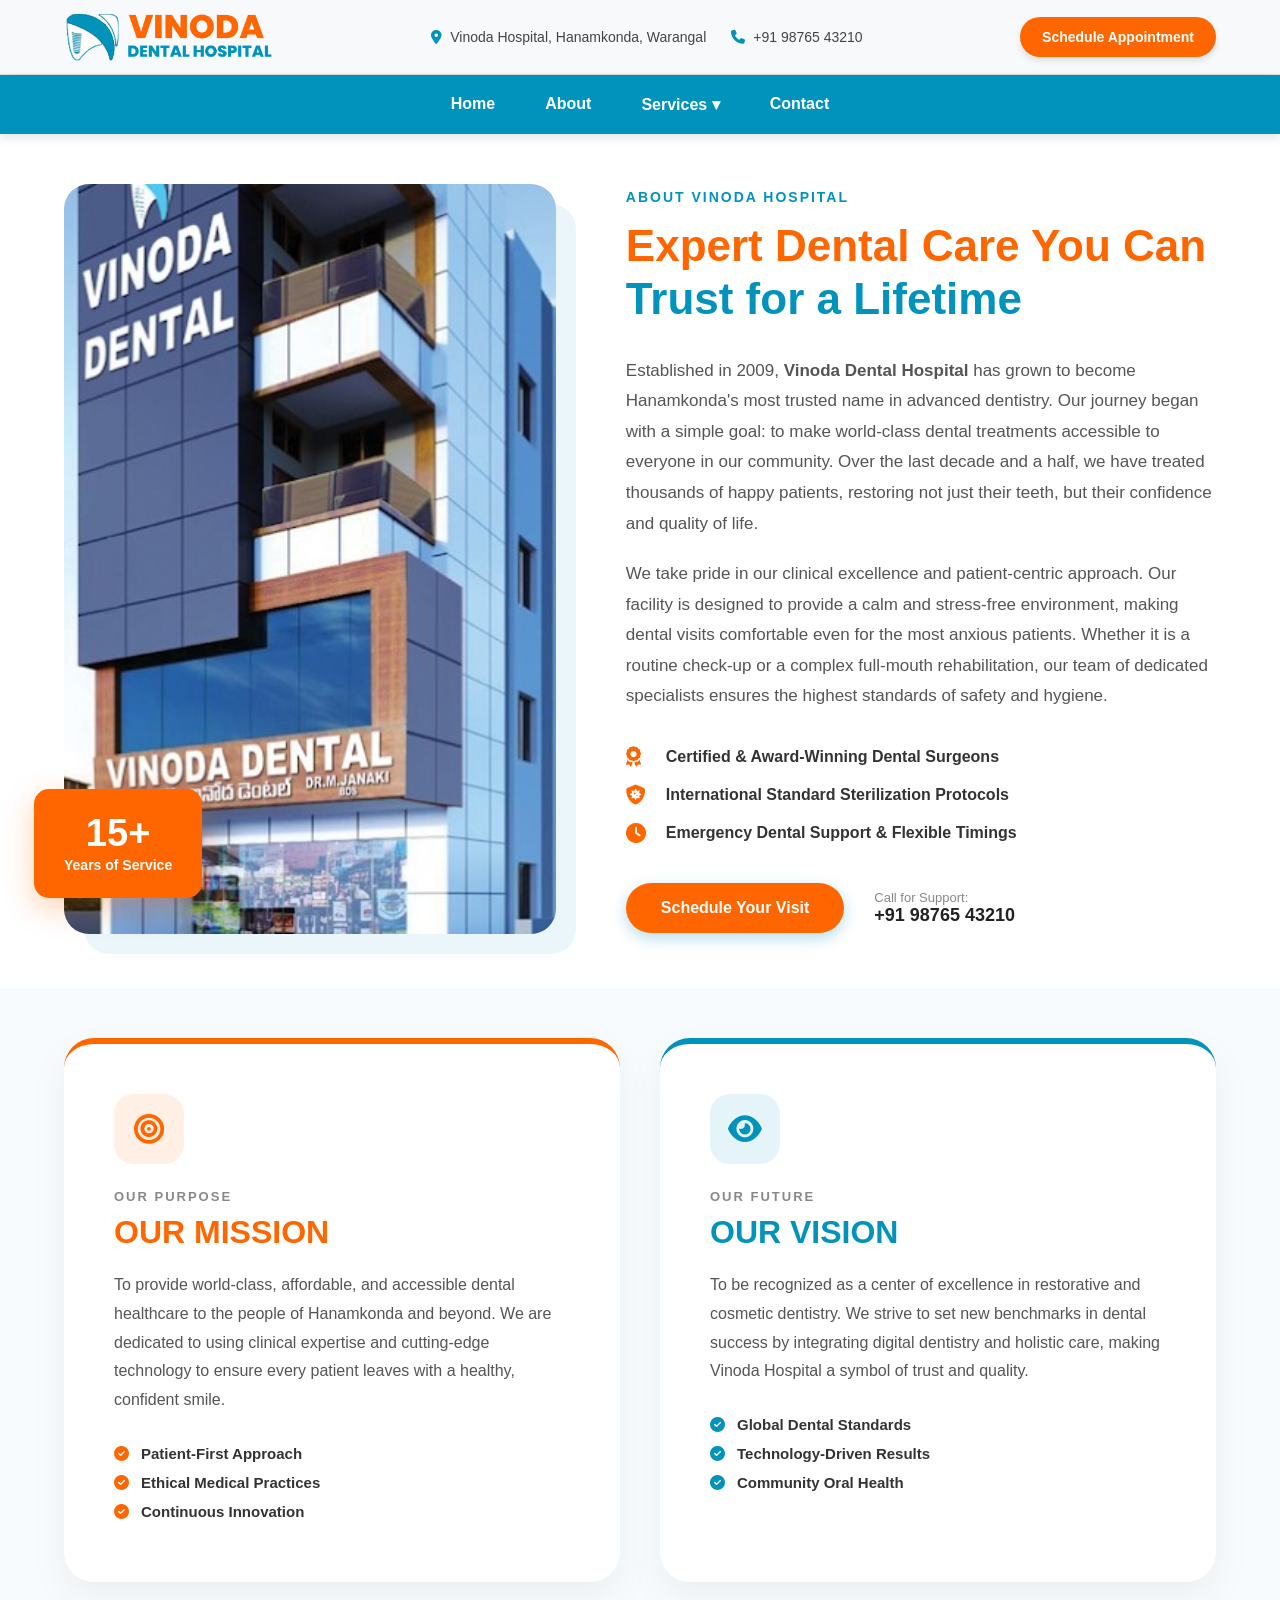
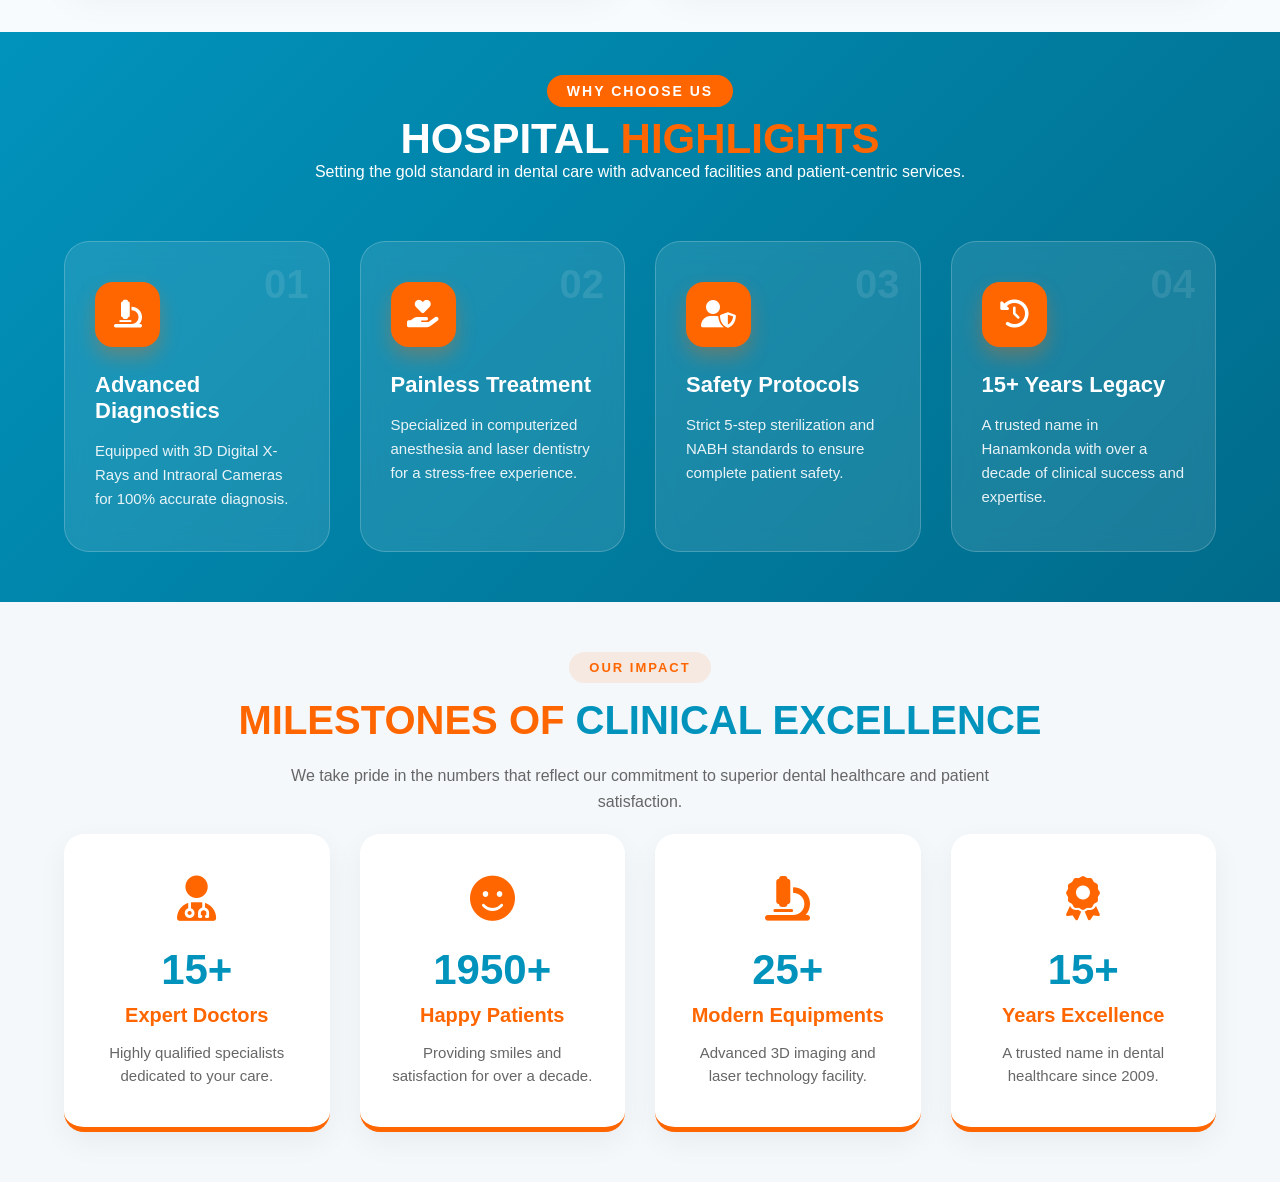
==== about.html @ c1d4a7ea "vinoda" ====
<!DOCTYPE html>
<html lang="en">
<head>
<meta charset="UTF-8">
<meta name="viewport" content="width=device-width, initial-scale=1.0">
<link rel="stylesheet" href="https://cdn.jsdelivr.net/npm/swiper@11/swiper-bundle.min.css" />

<title>About Us - Vinoda Dental Hospital</title>

<link rel="icon" href="images/fav.png">

<link rel="stylesheet" href="https://cdnjs.cloudflare.com/ajax/libs/font-awesome/6.5.0/css/all.min.css">

<link rel="stylesheet" href="css/about.css">
</head>

<body>

<!-- TOPBAR -->
<div class="topbar">
  <div class="container topbar-content">

    <!-- LEFT -->
    <div class="left">
      <a href="index.html">
        <img src="images/logo.png" class="logo">
      </a>
    </div>

    <!-- CENTER -->
    <div class="center-info">
      <div class="info-item">
        <i class="fa-solid fa-location-dot"></i>
         <span>Vinoda Hospital, Hanamkonda, Warangal</span>
      </div>

      <div class="info-item">
        <i class="fa-solid fa-phone"></i>
        <span>+91 98765 43210</span>
      </div>
    </div>

    <!-- RIGHT -->
    <div class="right">
      <a href="contact.html" class="btn">Schedule Appointment</a>
    </div>

  </div>
</div>

<!-- NAVBAR -->
<nav class="navbar">
  <div class="container nav-content">

    <!-- HAMBURGER -->
    <div class="menu-toggle" id="menu-toggle">
      <i class="fa-solid fa-bars"></i>
    </div>

    <!-- MENU -->
    <ul class="nav-links" id="nav-links">

      <li><a href="index.html" >Home</a></li>
      <li><a href="about.html">About</a></li>

      <li class="dropdown">
          <a href="#">Services ▾</a>

        <ul class="dropdown-menu">
          <li><a href="services.html">General Dentistry</a></li>
          <li><a href="services.html">Cosmetic Dentistry</a></li>
          <li><a href="services.html">Braces</a></li>
        </ul>
      </li>

      <li><a href="contact.html">Contact</a></li>

    </ul>

  </div>
</nav>

  <script>
    const toggle = document.getElementById('menu-toggle');
    const navLinks = document.getElementById('nav-links');

    // 1. మొబైల్ మెనూ (Hamburger) ఓపెన్/క్లోజ్ చేయడానికి
    toggle.onclick = (e) => {
        e.stopPropagation();
        navLinks.classList.toggle('active');
    };

    // 2. సర్వీసెస్ (Dropdown) క్లిక్ చేసినప్పుడు సబ్‌మెనూ చూపించడానికి
    // ఇక్కడ '切换' తీసేసి కరెక్ట్ చేశాను
    document.querySelectorAll('.dropdown > a').forEach(dropdownBtn => {
        dropdownBtn.addEventListener('click', function (e) {
            if (window.innerWidth <= 768) {
                e.preventDefault(); // పేజీ రీలోడ్ అవ్వకుండా ఆపుతుంది
                e.stopPropagation(); // ఇది చాలా ముఖ్యం - క్లిక్ ఈవెంట్ బయటకు వెళ్లకుండా ఆపుతుంది
                
                const menu = this.nextElementSibling;
                
                // మిగతా డ్రాప్‌డౌన్‌లు ఏవైనా ఓపెన్ ఉంటే వాటిని క్లోజ్ చేయడానికి (Optional)
                document.querySelectorAll('.dropdown-menu').forEach(m => {
                    if (m !== menu) m.classList.remove('show');
                });

                // ప్రస్తుత మెనూని టోగుల్ చేస్తుంది
                menu.classList.toggle('show');
            }
        });
    });

    // 3. స్క్రీన్ మీద ఎక్కడ క్లిక్ చేసినా మెనూలు క్లోజ్ అవ్వడానికి
    document.addEventListener('click', () => {
        navLinks.classList.remove('active');
        document.querySelectorAll('.dropdown-menu').forEach(m => m.classList.remove('show'));
    });
</script>














<section class="about-clean">
    <div class="container about-flex-container">
        
        <div class="about-left-img" data-aos="fade-right" data-aos-duration="1000">
            <div class="image-frame">
                <img src="images/about3.png" alt="Vinoda Dental Hospital Clinic">
                <div class="experience-tag" data-aos="zoom-in" data-aos-delay="400">
                    <h3>15+</h3>
                    <p>Years of Service</p>
                </div>
            </div>
        </div>

        <div class="about-right-text" data-aos="fade-left" data-aos-duration="1000">
            <h4 class="top-label">About Vinoda Hospital</h4>
            <h2 class="main-title">Expert Dental Care You Can <span class="blue-text">Trust for a Lifetime</span></h2>
            
            <div class="rich-text">
                <p>
                    Established in 2009, <strong>Vinoda Dental Hospital</strong> has grown to become Hanamkonda's most trusted name in advanced dentistry. Our journey began with a simple goal: to make world-class dental treatments accessible to everyone in our community. Over the last decade and a half, we have treated thousands of happy patients, restoring not just their teeth, but their confidence and quality of life.
                </p>
                <p>
                    We take pride in our clinical excellence and patient-centric approach. Our facility is designed to provide a calm and stress-free environment, making dental visits comfortable even for the most anxious patients. Whether it is a routine check-up or a complex full-mouth rehabilitation, our team of dedicated specialists ensures the highest standards of safety and hygiene.
                </p>
              
            </div>

            <div class="key-features-list">
                <div class="feature-line" data-aos="fade-up" data-aos-delay="200">
                    <i class="fa-solid fa-award"></i>
                    <span>Certified & Award-Winning Dental Surgeons</span>
                </div>
                <div class="feature-line" data-aos="fade-up" data-aos-delay="300">
                    <i class="fa-solid fa-shield-virus"></i>
                    <span>International Standard Sterilization Protocols</span>
                </div>
                <div class="feature-line" data-aos="fade-up" data-aos-delay="400">
                    <i class="fa-solid fa-clock"></i>
                    <span>Emergency Dental Support & Flexible Timings</span>
                </div>
            </div>

            <div class="action-row" data-aos="zoom-in" data-aos-delay="500">
                <a href="contact.html" class="btn-main">Schedule Your Visit</a>
                <div class="support-contact">
                    <span>Call for Support:</span>
                    <a href="tel:+919876543210">+91 98765 43210</a>
                </div>
            </div>
        </div>

    </div>
</section>
















<section class="mission-vision-section">
    <div class="container">
        <div class="mv-grid">
            
            <div class="mv-card mission" data-aos="fade-right" data-aos-duration="1000">
                <div class="mv-icon-box">
                    <i class="fa-solid fa-bullseye"></i>
                </div>
                <div class="mv-content">
                    <span class="mv-tag">Our Purpose</span>
                    <h2>OUR MISSION</h2>
                    <p>
                        To provide world-class, affordable, and accessible dental healthcare to the people of Hanamkonda and beyond. We are dedicated to using clinical expertise and cutting-edge technology to ensure every patient leaves with a healthy, confident smile.
                    </p>
                    <ul class="mv-list">
                        <li data-aos="fade-up" data-aos-delay="200"><i class="fa-solid fa-circle-check"></i> Patient-First Approach</li>
                        <li data-aos="fade-up" data-aos-delay="300"><i class="fa-solid fa-circle-check"></i> Ethical Medical Practices</li>
                        <li data-aos="fade-up" data-aos-delay="400"><i class="fa-solid fa-circle-check"></i> Continuous Innovation</li>
                    </ul>
                </div>
            </div>

            <div class="mv-card vision" data-aos="fade-left" data-aos-duration="1000">
                <div class="mv-icon-box">
                    <i class="fa-solid fa-eye"></i>
                </div>
                <div class="mv-content">
                    <span class="mv-tag">Our Future</span>
                    <h3>OUR VISION</h3>
                    <p>
                        To be recognized as a center of excellence in restorative and cosmetic dentistry. We strive to set new benchmarks in dental success by integrating digital dentistry and holistic care, making Vinoda Hospital a symbol of trust and quality.
                    </p>
                    <ul class="mv-list">
                        <li data-aos="fade-up" data-aos-delay="200"><i class="fa-solid fa-circle-check"></i> Global Dental Standards</li>
                        <li data-aos="fade-up" data-aos-delay="300"><i class="fa-solid fa-circle-check"></i> Technology-Driven Results</li>
                        <li data-aos="fade-up" data-aos-delay="400"><i class="fa-solid fa-circle-check"></i> Community Oral Health</li>
                    </ul>
                </div>
            </div>

        </div>
    </div>
</section>









<section class="hospital-highlights">
    <div class="container">
        <div class="highlight-header" data-aos="fade-down">
            <span class="badge">Why Choose Us</span>
            <h2>HOSPITAL <span class="orange-text">HIGHLIGHTS</span></h2>
            <p>Setting the gold standard in dental care with advanced facilities and patient-centric services.</p>
        </div>

        <div class="highlight-grid">
            <div class="h-card" data-aos="zoom-in" data-aos-delay="100">
                <div class="h-icon">
                    <i class="fa-solid fa-microscope"></i>
                </div>
                <h3>Advanced Diagnostics</h3>
                <p>Equipped with 3D Digital X-Rays and Intraoral Cameras for 100% accurate diagnosis.</p>
                <div class="h-number">01</div>
            </div>

            <div class="h-card" data-aos="zoom-in" data-aos-delay="200">
                <div class="h-icon">
                    <i class="fa-solid fa-hand-holding-heart"></i>
                </div>
                <h3>Painless Treatment</h3>
                <p>Specialized in computerized anesthesia and laser dentistry for a stress-free experience.</p>
                <div class="h-number">02</div>
            </div>

            <div class="h-card" data-aos="zoom-in" data-aos-delay="300">
                <div class="h-icon">
                    <i class="fa-solid fa-user-shield"></i>
                </div>
                <h3>Safety Protocols</h3>
                <p>Strict 5-step sterilization and NABH standards to ensure complete patient safety.</p>
                <div class="h-number">03</div>
            </div>

            <div class="h-card" data-aos="zoom-in" data-aos-delay="400">
                <div class="h-icon">
                    <i class="fa-solid fa-clock-rotate-left"></i>
                </div>
                <h3>15+ Years Legacy</h3>
                <p>A trusted name in Hanamkonda with over a decade of clinical success and expertise.</p>
                <div class="h-number">04</div>
            </div>
        </div>
    </div>
</section>














<section class="counter-highlights">
    <div class="container">
      <div class="highlights-header" data-aos="fade-down">
    <span class="h-tag">Our Impact</span>
    <h2 class="h-title">Milestones of <span class="blue-text">Clinical Excellence</span></h2>
    <p class="h-desc">We take pride in the numbers that reflect our commitment to superior dental healthcare and patient satisfaction.</p>
</div>
        <div class="counter-grid">
          
            
            <div class="counter-card" data-aos="fade-up" data-aos-delay="100">
                <div class="card-icon">
                    <i class="fa-solid fa-user-doctor"></i>
                </div>
                <div class="counter-number">
                    <span class="count" data-target="15">0</span>+
                </div>
                <h3>Expert Doctors</h3>
                <p>Highly qualified specialists dedicated to your care.</p>
            </div>

            <div class="counter-card" data-aos="fade-up" data-aos-delay="200">
                <div class="card-icon">
                    <i class="fa-solid fa-face-smile"></i>
                </div>
                <div class="counter-number">
                    <span class="count" data-target="10000">0</span>+
                </div>
                <h3>Happy Patients</h3>
                <p>Providing smiles and satisfaction for over a decade.</p>
            </div>

            <div class="counter-card" data-aos="fade-up" data-aos-delay="300">
                <div class="card-icon">
                    <i class="fa-solid fa-microscope"></i>
                </div>
                <div class="counter-number">
                    <span class="count" data-target="25">0</span>+
                </div>
                <h3>Modern Equipments</h3>
                <p>Advanced 3D imaging and laser technology facility.</p>
            </div>

            <div class="counter-card" data-aos="fade-up" data-aos-delay="400">
                <div class="card-icon">
                    <i class="fa-solid fa-award"></i>
                </div>
                <div class="counter-number">
                    <span class="count" data-target="15">0</span>+
                </div>
                <h3>Years Excellence</h3>
                <p>A trusted name in dental healthcare since 2009.</p>
            </div>

        </div>
    </div>
</section>
<script>
  const counters = document.querySelectorAll('.count');
const speed = 200; // Animation speed

const startCounter = () => {
    counters.forEach(counter => {
        const updateCount = () => {
            const target = +counter.getAttribute('data-target');
            const count = +counter.innerText;
            const inc = target / speed;

            if (count < target) {
                counter.innerText = Math.ceil(count + inc);
                setTimeout(updateCount, 15);
            } else {
                counter.innerText = target;
            }
        };
        updateCount();
    });
};

// Start animation when section is in view
window.addEventListener('scroll', function() {
    const section = document.querySelector('.counter-highlights');
    const position = section.getBoundingClientRect().top;
    const screenHeight = window.innerHeight;

    if (position < screenHeight) {
        startCounter();
        // Remove listener after running once
        this.removeEventListener('scroll', arguments.callee);
    }
});
</script>
---- css/about.css ----
/* GENERAL RESET */
* {
  margin: 0;
  padding: 0;
  box-sizing: border-box;
  font-family: 'Segoe UI', Tahoma, Geneva, Verdana, sans-serif;
}

.container {
  width: 90%;
  max-width: 1200px;
  margin: auto;
}

/* TOPBAR */
.topbar {
  background: #f8f9fa;
  padding: 12px 0;
  border-bottom: 1px solid #ddd;
}

.topbar-content {
  display: flex;
  align-items: center;
  justify-content: space-between;
}

.logo {
  height: 50px;
  display: block;
}

.center-info {
  display: flex;
  gap: 25px;
}

.info-item {
  display: flex;
  align-items: center;
  gap: 8px;
  font-size: 14px;
  color: #444;
}

.info-item i {
  color: #0193bc;
}

/* NAVBAR */
.navbar {
  background: #0193bc;
  position: sticky;
  top: 0;
  z-index: 1000;
  box-shadow: 0 4px 10px rgba(0,0,0,0.1);
}

.nav-content {
  display: flex;
  justify-content: center; /* Centers links on desktop */
  align-items: center;
  padding: 0; /* Let links handle padding for bigger click area */
}

/* NAV LINKS */
.nav-links {
  list-style: none;
  display: flex;
  margin: 0;
}

.nav-links > li > a {
  display: block;
  padding: 20px 25px;
  color: white;
  text-decoration: none;
  font-weight: 600;
  transition: 0.3s;
}

.nav-links > li > a:hover,
.nav-links > li > a.active {
 
  color: #ff6600;
}

/* DROPDOWN LOGIC (Desktop) */
.dropdown {
  position: relative;
}

.dropdown-menu {
  position: absolute;
  top: 100%; /* Fixes the gap issue */
  left: 0;
  background: white;
  min-width: 200px;
  display: none;
  flex-direction: column;
  box-shadow: 0 8px 15px rgba(0,0,0,0.1);
  border-radius: 0 0 8px 8px;
  overflow: hidden;
  padding: 10px 0;
}

/* This pseudo-element bridges any tiny gap so menu doesn't close */
.dropdown::after {
  content: "";
  position: absolute;
  bottom: -10px;
  left: 0;
  width: 100%;
  height: 10px;
}

.dropdown-menu li a {
  padding: 12px 20px;
  color: #333;
  text-decoration: none;
  font-size: 15px;
  display: block;
  transition: 0.2s;
}

.dropdown-menu li a:hover {
  background: #f1f1f1;
  color: #0193bc;
  padding-left: 25px; /* Nice sliding effect */
}

@media (min-width: 769px) {
  .dropdown:hover .dropdown-menu {
    display: flex;
     flex-direction: column;
  }
}
@media (max-width: 768px) {
  .dropdown-menu.show {
    display: flex !important; /* ఇక్కడ !important యాడ్ చేయండి */
    flex-direction: column;
  }
}
/* MOBILE STYLES */
.menu-toggle {
  display: none;
  color: white;
  font-size: 24px;
  cursor: pointer;
  padding: 15px;
}

@media (max-width: 768px) {
  .topbar-content {
    flex-direction: column;
    text-align: center;
    gap: 15px;
  }

  .center-info {
    flex-direction: column;
    gap: 5px;
  }

  .right {
    margin-top: 10px;
  }

  .menu-toggle {
    display: block;
  }

  .nav-links {
    position: absolute;
    top: 100%;
    left: 0;
    width: 100%;
    background: #007da1;
    flex-direction: column;
    display: none;
    max-height: 80vh;
    overflow-y: auto;
  }

  .nav-links.active {
    display: flex;
  }

  .nav-links > li {
    width: 100%;
    border-bottom: 1px solid rgba(255,255,255,0.1);
  }

  .nav-links > li > a {
    padding: 15px;
    text-align: center;
  }

  /* Mobile Dropdown */
  .dropdown-menu {
    position: static;
    width: 100%;
    background: #0193bc;
    box-shadow: none;
    border-radius: 0;
    padding: 0;
  }

  .dropdown-menu.show {
    display: flex;
  }

  .dropdown-menu li a {
    color: white;
    text-align: center;
    background: rgba(0,0,0,0.1);
    border-bottom: 1px solid rgba(255,255,255,0.05);
  }
}
/* RIGHT SECTION (Button Wrapper) */
.right {
  display: flex;
  align-items: center;
}

/* BUTTON STYLES */
.btn {
  background: #ff6600; /* Orange color stand out avvadaniki */
  color: white;
  padding: 12px 22px;
  border-radius: 30px;
  text-decoration: none;
  font-weight: 600;
  font-size: 14px;
  transition: all 0.3s ease;
  display: inline-block;
  white-space: nowrap; /* Text okka line lone untundi */
  box-shadow: 0 4px 6px rgba(0,0,0,0.1);
}

.btn:hover {
  background: #0193bc;
  transform: translateY(-2px); /* Hover chesinappudu koncham paiki legustundi */
  box-shadow: 0 6px 12px rgba(0,0,0,0.15);
}

/* MOBILE RESPONSIVENESS FOR BUTTON */
@media (max-width: 768px) {
  .right {
    width: 100%;
    justify-content: center; /* Mobile lo button center ki vasthundi */
    margin-top: 10px;
  }
  
  .btn {
    width: 80%; /* Mobile lo button koncham peddaga kanipisthundi */
    text-align: center;
    padding: 10px;
  }
}





























.about-clean {
    padding: 50px 0;
    background-color: #ffffff;
    overflow: hidden;
}

.about-flex-container {
    display: flex;
    align-items: center; /* Vertically center content */
    gap: 70px;
}

/* LEFT IMAGE STYLING */
.about-left-img {
    flex: 1;
}

.image-frame {
    position: relative;
    border-radius: 25px;
    overflow: visible; /* To allow the tag to pop out */
}

.image-frame img {
    width: 100%;
    height: 750px; /* Big vertical image */
    object-fit: cover;
    border-radius: 25px;
    box-shadow: 20px 20px 0px #0193bc15; /* Modern offset shadow */
}

.experience-tag {
    position: absolute;
    bottom: 40px;
    left: -30px;
    background: #ff6600;
    color: white;
    padding: 25px 30px;
    border-radius: 15px;
    text-align: center;
    box-shadow: 0 10px 30px rgba(255, 102, 0, 0.3);
}

.experience-tag h3 { font-size: 38px; font-weight: 800; line-height: 1; }
.experience-tag p { font-size: 14px; font-weight: 600; margin-top: 5px; }

/* RIGHT CONTENT STYLING */
.about-right-text {
    flex: 1.2;
}

.top-label {
    color: #0193bc;
    font-weight: 700;
    text-transform: uppercase;
    letter-spacing: 2px;
    font-size: 14px;
    margin-bottom: 15px;
}

.main-title {
    font-size: 44px;
    color: #ff6600;
    line-height: 1.2;
    margin-bottom: 30px;
    font-weight: 800;
}

.blue-text { color: #0193bc; }

.rich-text p {
    font-size: 17px;
    color: #555;
    line-height: 1.8;
    margin-bottom: 20px;
}

/* FEATURES */
.key-features-list {
    margin: 35px 0;
}

.feature-line {
    display: flex;
    align-items: center;
    gap: 15px;
    margin-bottom: 18px;
    font-weight: 600;
    color: #333;
}

.feature-line i {
    color: #ff6600;
    font-size: 20px;
    width: 25px;
}

/* CALL TO ACTION */
.action-row {
    display: flex;
    align-items: center;
    gap: 30px;
    margin-top: 40px;
}

.btn-main {
    background: #ff6600;
    color: white;
    padding: 16px 35px;
    border-radius: 50px;
    text-decoration: none;
    font-weight: 700;
    box-shadow: 0 5px 15px rgba(1, 147, 188, 0.3);
    transition: 0.3s;
}

.btn-main:hover {
    background: #0193bc;
    transform: translateY(-3px);
}

.support-contact span {
    display: block;
    font-size: 13px;
    color: #888;
}

.support-contact a {
    font-size: 18px;
    font-weight: 700;
    color: #222;
    text-decoration: none;
    transition: 0.3s;
}

.support-contact a:hover { color: #0193bc; }

/* MOBILE RESPONSIVE */
@media (max-width: 992px) {
    .about-flex-container {
        flex-direction: column;
        gap: 50px;
    }
    
    .image-frame img {
        height: 400px;
    }
    
    .experience-tag {
        left: 20px;
        bottom: -20px;
    }
    
    .main-title {
        font-size: 32px;
    }
    
    .action-row {
        flex-direction: column;
        align-items: flex-start;
    }
}














/* MISSION & VISION STYLES */
.mission-vision-section {
    padding: 50px 0;
    background-color: #f8fbfd;
    overflow: hidden;
}

.mv-grid {
    display: grid;
    grid-template-columns: 1fr 1fr;
    gap: 40px;
}

.mv-card {
    background: #ffffff;
    padding: 50px;
    border-radius: 30px;
    position: relative;
    box-shadow: 0 15px 40px rgba(0,0,0,0.05);
    transition: all 0.4s ease;
    border-top: 6px solid transparent;
}

/* Color Varieties */
.mv-card.mission { border-color: #ff6600; }
.mv-card.vision { border-color: #0193bc; }

.mv-card:hover {
    transform: translateY(-10px);
    box-shadow: 0 25px 50px rgba(0,0,0,0.1);
}

.mv-icon-box {
    width: 70px;
    height: 70px;
    background: #f1f1f1;
    display: flex;
    align-items: center;
    justify-content: center;
    border-radius: 20px;
    font-size: 30px;
    margin-bottom: 25px;
    transition: 0.3s;
}

.mission .mv-icon-box { color: #ff6600; background: rgba(255, 102, 0, 0.1); }
.vision .mv-icon-box { color: #0193bc; background: rgba(1, 147, 188, 0.1); }

.mv-tag {
    font-size: 13px;
    font-weight: 700;
    text-transform: uppercase;
    letter-spacing: 2px;
    color: #888;
    display: block;
    margin-bottom: 10px;
}

.mv-content h2 {
    font-size: 32px;
    color: #ff6600;
    margin-bottom: 20px;
    font-weight: 800;
}

.mv-content h3 {
    font-size: 32px;
    color: #0193bc;
    margin-bottom: 20px;
    font-weight: 800;
}

.mv-content p {
    font-size: 16px;
    color: #555;
    line-height: 1.8;
    margin-bottom: 30px;
}

.mv-list {
    list-style: none;
    padding: 0;
}

.mv-list li {
    display: flex;
    align-items: center;
    gap: 12px;
    font-weight: 600;
    color: #333;
    margin-bottom: 12px;
    font-size: 15px;
}

.mission .mv-list li i { color: #ff6600; }
.vision .mv-list li i { color: #0193bc; }

/* MOBILE VIEW */
@media (max-width: 992px) {
    .mv-grid {
        grid-template-columns: 1fr;
        gap: 30px;
    }
    
    .mv-card {
        padding: 30px;
    }
    
    .mv-content h2 {
        font-size: 26px;
    }
    
    .mv-content h3 {
        font-size: 26px;
    }
}















.hospital-highlights {
    padding: 50px 0;
    background: linear-gradient(135deg, #0193bc 0%, #006b8a 100%);
    position: relative;
    overflow: hidden;
}

.highlight-header {
    text-align: center;
    color: white;
    margin-bottom: 60px;
}

.highlight-header .badge {
    background: #ff6600;
    padding: 8px 20px;
    border-radius: 30px;
    font-size: 14px;
    font-weight: 700;
    text-transform: uppercase;
    letter-spacing: 2px;
}

.highlight-header h2 {
    font-size: 42px;
    margin-top: 15px;
    font-weight: 800;
}

.orange-text { color: #ff6600; }

/* HIGHLIGHT CARDS */
.highlight-grid {
    display: grid;
    grid-template-columns: repeat(auto-fit, minmax(250px, 1fr));
    gap: 30px;
}

.h-card {
    background: rgba(255, 255, 255, 0.1);
    backdrop-filter: blur(10px);
    border: 1px solid rgba(255, 255, 255, 0.2);
    padding: 40px 30px;
    border-radius: 25px;
    color: white;
    position: relative;
    transition: 0.4s ease;
    z-index: 1;
}

.h-card:hover {
    background: white;
    transform: translateY(-15px);
}

.h-card:hover h3, .h-card:hover p {
    color: #333;
}

.h-icon {
    width: 65px;
    height: 65px;
    background: #ff6600;
    display: flex;
    align-items: center;
    justify-content: center;
    font-size: 28px;
    border-radius: 18px;
    margin-bottom: 25px;
    box-shadow: 0 10px 20px rgba(255, 102, 0, 0.3);
    transition: 0.4s;
}

.h-card:hover .h-icon {
    transform: rotateY(360deg);
}

.h-card h3 {
    font-size: 22px;
    margin-bottom: 15px;
    font-weight: 700;
}

.h-card p {
    font-size: 15px;
    line-height: 1.6;
    opacity: 0.9;
}

.h-number {
    position: absolute;
    top: 20px;
    right: 20px;
    font-size: 40px;
    font-weight: 900;
    color: rgba(255, 255, 255, 0.1);
    transition: 0.4s;
}

.h-card:hover .h-number {
    color: rgba(0, 0, 0, 0.05);
}

/* MOBILE VIEW */
@media (max-width: 768px) {
    .hospital-highlights { padding: 60px 15px; }
    .highlight-header h2 { font-size: 32px; }
}













.counter-highlights {
    padding: 50px 0;
    background-color: #f4f8fb;
}

.counter-grid {
    display: grid;
    grid-template-columns: repeat(auto-fit, minmax(240px, 1fr));
    gap: 30px;
}

.counter-card {
    background: #ffffff;
    padding: 40px 30px;
    border-radius: 20px;
    text-align: center;
    box-shadow: 0 10px 30px rgba(0,0,0,0.05);
    transition: all 0.4s ease;
    border-bottom: 5px solid #ff6600; /* Subtle orange bottom border */
    position: relative;
    overflow: hidden;
}

/* HOVER EFFECT */
.counter-card:hover {
    background: #ff6600; /* Changes background to orange on hover */
    transform: translateY(-15px);
    box-shadow: 0 20px 40px rgba(1, 147, 188, 0.3);
}

.card-icon {
    font-size: 45px;
    color: #ff6600; /* Orange icons */
    margin-bottom: 20px;
    transition: 0.4s;
}

.counter-card:hover .card-icon {
    color: #ffffff; /* Icon turns white on hover */
    transform: scale(1.1);
}

.counter-number {
    font-size: 42px;
    font-weight: 800;
    color: #0193bc;
    margin-bottom: 10px;
    transition: 0.4s;
}

.counter-card:hover .counter-number {
    color: #ffffff;
}

.counter-card h3 {
    font-size: 20px;
    color:#ff6600;
    margin-bottom: 15px;
    transition: 0.4s;
}

.counter-card:hover h3 {
    color: #ffffff;
}

.counter-card p {
    font-size: 15px;
    color: #666;
    line-height: 1.5;
    transition: 0.4s;
}

.counter-card:hover p {
    color: rgba(255, 255, 255, 0.8);
}

/* MOBILE VIEW */
@media (max-width: 768px) {
    .counter-highlights {
        padding: 50px 15px;
    }
}


.highlights-header {
    text-align: center;
    margin-bottom: 20px;
}

.h-tag {
    background: rgba(255, 102, 0, 0.1);
    color: #ff6600;
    padding: 8px 20px;
    border-radius: 30px;
    font-size: 13px;
    font-weight: 700;
    text-transform: uppercase;
    letter-spacing: 2px;
    display: inline-block;
    margin-bottom: 15px;
}

.h-title {
    font-size: 40px;
    color: #ff6600;
    text-transform: uppercase;
    font-weight: 800;
    margin-bottom: 20px;
}

.blue-text {
    color: #0193bc;
}

.h-desc {
    max-width: 700px;
    margin: 0 auto;
    color: #666;
    font-size: 16px;
    line-height: 1.6;
}

/* MOBILE VIEW */
@media (max-width: 768px) {
    .h-title {
        font-size: 30px;
    }
    .h-desc {
        font-size: 14px;
    }
}
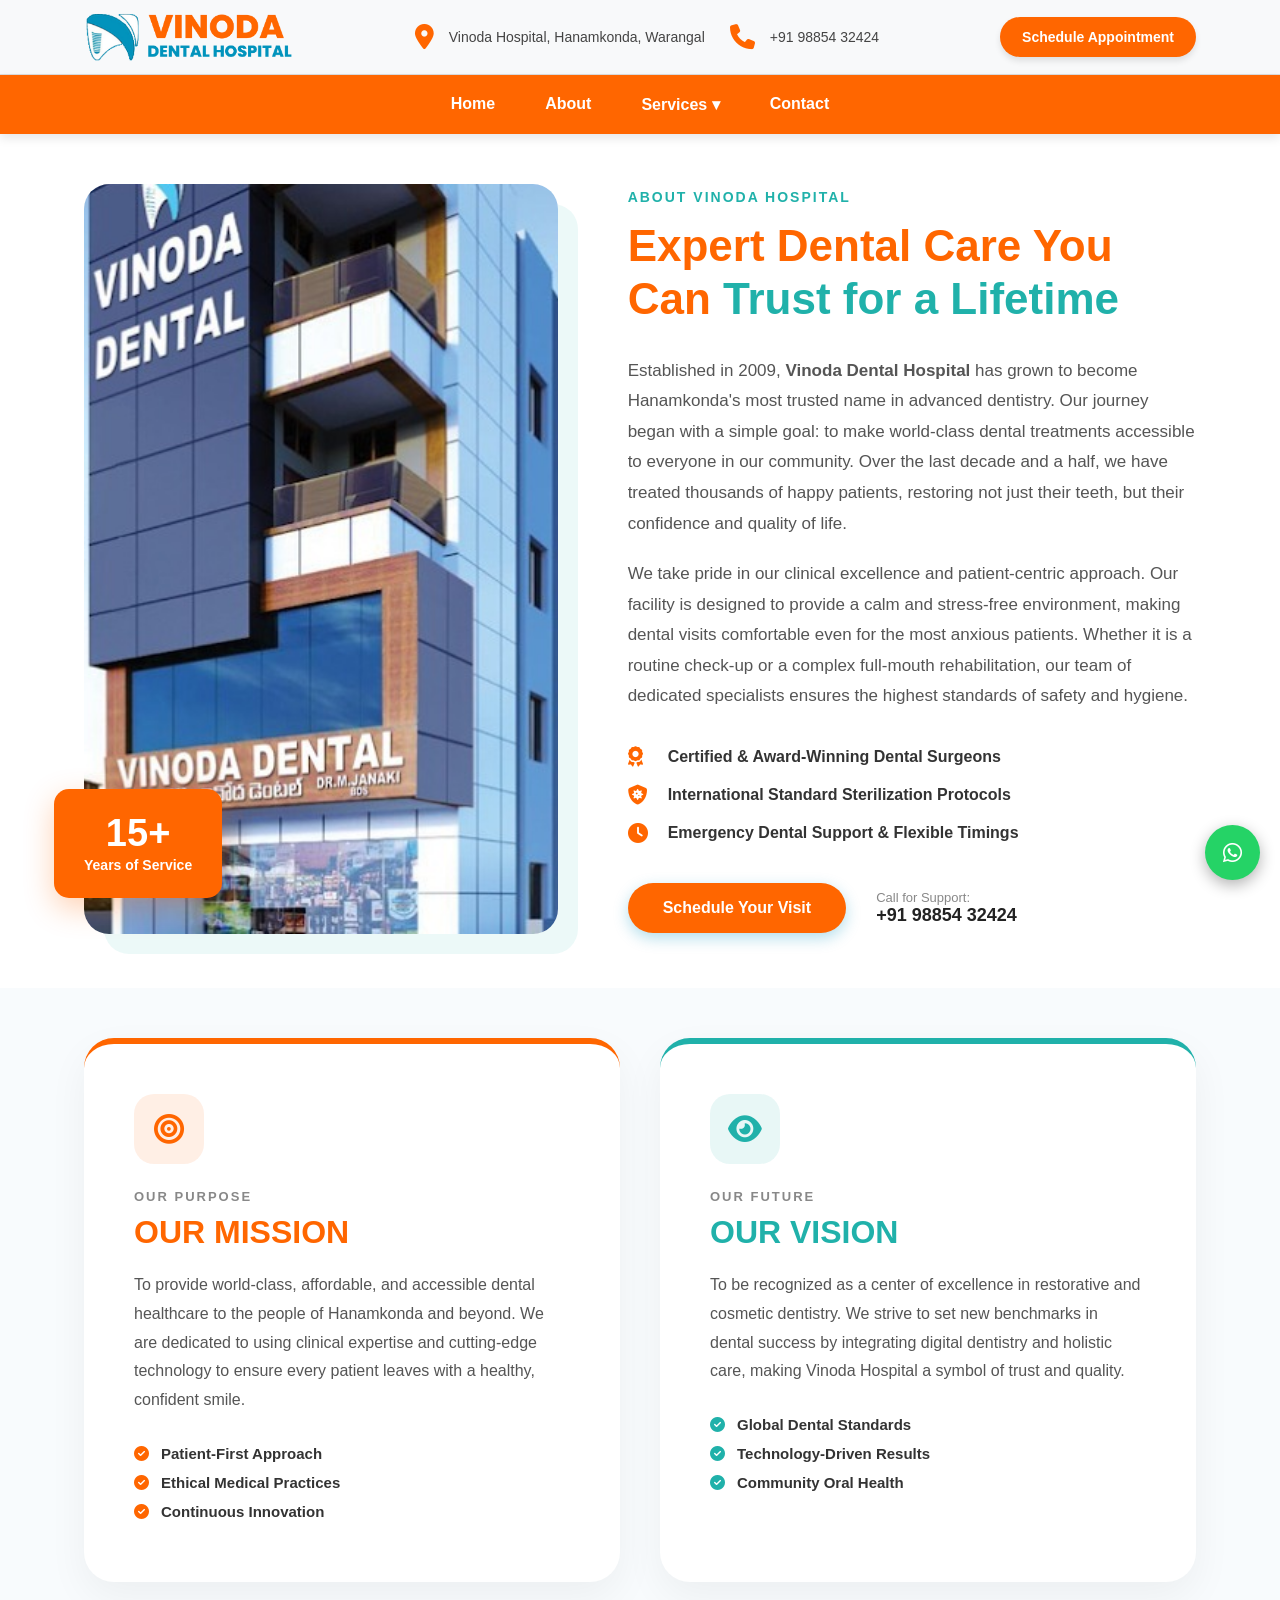
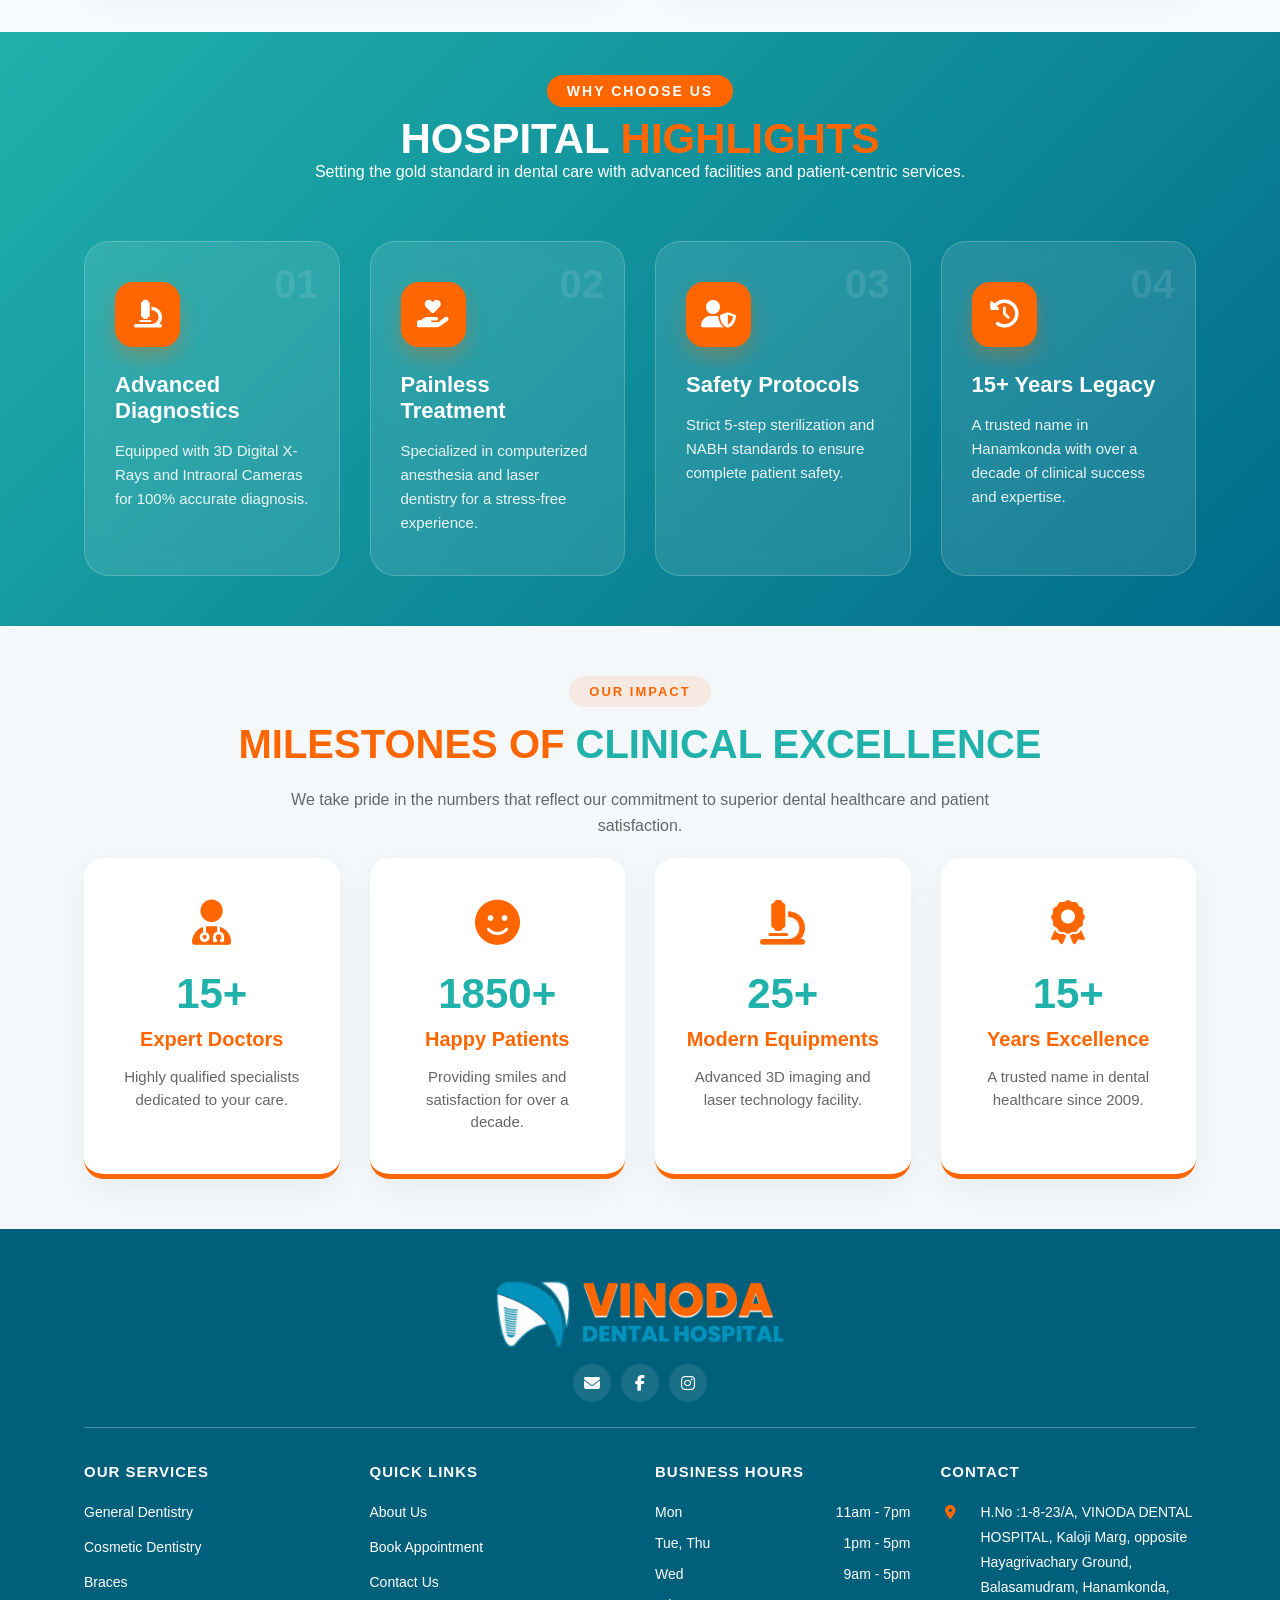
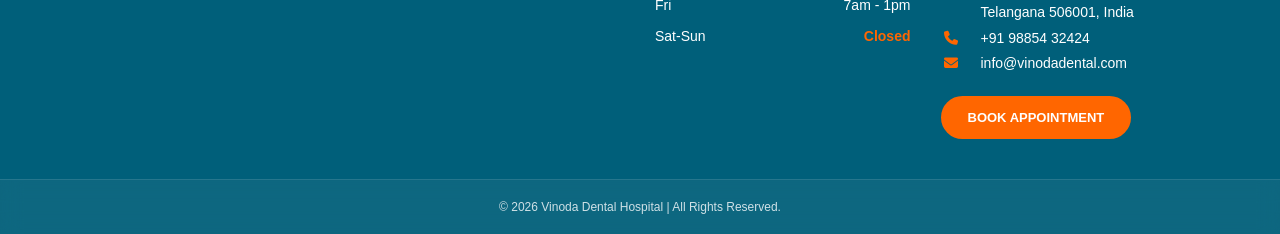
==== commit 66e0306b: "vinoda" ====
--- a/about.html
+++ b/about.html
@@ -16,69 +16,71 @@
 
 <body>
 
-<!-- TOPBAR -->
-<div class="topbar">
-  <div class="container topbar-content">
-
-    <!-- LEFT -->
-    <div class="left">
-      <a href="index.html">
-        <img src="images/logo.png" class="logo">
-      </a>
-    </div>
-
-    <!-- CENTER -->
-    <div class="center-info">
-      <div class="info-item">
-        <i class="fa-solid fa-location-dot"></i>
-         <span>Vinoda Hospital, Hanamkonda, Warangal</span>
-      </div>
-
-      <div class="info-item">
-        <i class="fa-solid fa-phone"></i>
-        <span>+91 98765 43210</span>
-      </div>
-    </div>
-
-    <!-- RIGHT -->
-    <div class="right">
-      <a href="contact.html" class="btn">Schedule Appointment</a>
-    </div>
-
-  </div>
-</div>
-
-<!-- NAVBAR -->
-<nav class="navbar">
-  <div class="container nav-content">
-
-    <!-- HAMBURGER -->
-    <div class="menu-toggle" id="menu-toggle">
-      <i class="fa-solid fa-bars"></i>
-    </div>
-
-    <!-- MENU -->
-    <ul class="nav-links" id="nav-links">
-
-      <li><a href="index.html" >Home</a></li>
-      <li><a href="about.html">About</a></li>
-
-      <li class="dropdown">
-          <a href="#">Services ▾</a>
-
-        <ul class="dropdown-menu">
-          <li><a href="services.html">General Dentistry</a></li>
-          <li><a href="services.html">Cosmetic Dentistry</a></li>
-          <li><a href="services.html">Braces</a></li>
-        </ul>
-      </li>
-
-      <li><a href="contact.html">Contact</a></li>
-
-    </ul>
-
-  </div>
-</nav>
+    <!-- TOPBAR -->
+    <div class="topbar">
+        <div class="container topbar-content">
+
+            <!-- LEFT -->
+            <div class="left">
+                <a href="index.html">
+                    <img src="images/logo.png" class="logo">
+                </a>
+            </div>
+
+            <!-- CENTER -->
+            <div class="center-info">
+                <div class="info-item">
+                    <i class="fa-solid fa-location-dot"></i>
+                    <span>Vinoda Hospital, Hanamkonda, Warangal</span>
+                </div>
+
+                <div class="info-item">
+                    <i class="fa-solid fa-phone"></i>
+                    <span>+91 98854 32424</span>
+                </div>
+            </div>
+
+            <!-- RIGHT -->
+            <div class="right">
+                <a href="contact.html" class="btn">Schedule Appointment</a>
+            </div>
+
+        </div>
+    </div>
+
+    <!-- NAVBAR -->
+    <nav class="navbar">
+        <div class="container nav-content">
+
+            <!-- HAMBURGER -->
+            <div class="menu-toggle" id="menu-toggle">
+                <i class="fa-solid fa-bars"></i>
+            </div>
+
+            <!-- MENU -->
+            <ul class="nav-links" id="nav-links">
+
+                <li><a href="index.html">Home</a></li>
+                <li><a href="about.html">About</a></li>
+
+                <li class="dropdown">
+                    <a href="#">Services ▾</a>
+
+                    <ul class="dropdown-menu">
+                        <li><a href="services.html">General Dentistry</a></li>
+                        <li><a href="services.html">Cosmetic Dentistry</a></li>
+                        <li><a href="services.html">Braces</a></li>
+                    </ul>
+                </li>
+
+                <li><a href="contact.html">Contact</a></li>
+
+            </ul>
+
+        </div>
+    </nav>
+
+
 
   <script>
     const toggle = document.getElementById('menu-toggle');
@@ -129,8 +131,6 @@
 
 
 
-
-
 <section class="about-clean">
     <div class="container about-flex-container">
         
@@ -177,7 +177,7 @@
                 <a href="contact.html" class="btn-main">Schedule Your Visit</a>
                 <div class="support-contact">
                     <span>Call for Support:</span>
-                    <a href="tel:+919876543210">+91 98765 43210</a>
+                    <a href="tel:+919885432424">+91 98854 32424</a>
                 </div>
             </div>
         </div>
@@ -404,4 +404,93 @@
         this.removeEventListener('scroll', arguments.callee);
     }
 });
-</script>+</script>
+
+
+
+
+
+
+
+
+
+
+
+
+
+<footer class="main-footer">
+    <div class="container">
+        <div class="footer-top">
+            <div class="footer-logo">
+                <a href="index.html"><img src="images/logo.png" class="logo"></a>
+            </div>
+            <div class="social-links">
+                <a href="#"><i class="fa-solid fa-envelope"></i></a>
+                <a href="https://www.facebook.com/vinodadental"><i class="fa-brands fa-facebook-f"></i></a>
+               
+                <a href="https://www.instagram.com/vinoda_dental/"><i class="fa-brands fa-instagram"></i></a>
+            </div>
+        </div>
+
+        <hr class="footer-divider">
+
+        <div class="footer-grid">
+            <div class="footer-col">
+                <h3>OUR SERVICES</h3>
+                <ul>
+                    <li><a href="services.html">General Dentistry</a></li>
+                    <li><a href="services.html">Cosmetic Dentistry</a></li>
+                    <li><a href="services.html">Braces </a></li>
+                </ul>
+            </div>
+            <div class="footer-col">
+                <h3>QUICK LINKS</h3>
+                <ul>
+                    <li><a href="about.html">About Us</a></li>
+                    <li><a href="contact.html">Book Appointment</a></li>
+                    <li><a href="contact.html">Contact Us</a></li>
+                </ul>
+            </div>
+            <div class="footer-col">
+                <h3>BUSINESS HOURS</h3>
+                <div class="hours-list">
+                    <p><span>Mon</span> <span>11am - 7pm</span></p>
+                    <p><span>Tue, Thu</span> <span>1pm - 5pm</span></p>
+                    <p><span>Wed</span> <span>9am - 5pm</span></p>
+                    <p><span>Fri</span> <span>7am - 1pm</span></p>
+                    <p><span>Sat-Sun</span> <span class="orange-text">Closed</span></p>
+                </div>
+            </div>
+            <div class="footer-col">
+                <h3>CONTACT</h3>
+                <div class="contact-info">
+                    <p><i class="fa-solid fa-location-dot"></i>H.No :1-8-23/A, VINODA DENTAL HOSPITAL, Kaloji Marg, opposite Hayagrivachary Ground, Balasamudram, Hanamkonda, Telangana 506001, India </p>
+                    <p><i class="fa-solid fa-phone"></i> +91 98854 32424</p>
+                    <p><i class="fa-solid fa-envelope"></i> info@vinodadental.com</p>
+                </div>
+                <a href="appointment.html" class="footer-book-btn">BOOK APPOINTMENT</a>
+            </div>
+        </div>
+    </div>
+    <div class="footer-bottom">
+        <p>© 2026 Vinoda Dental Hospital | All Rights Reserved.</p>
+    </div>
+</footer>
+
+
+
+
+
+
+
+<div class="floating-icons">
+  
+  <a href="https://wa.me/919885432424" class="icon whatsapp" target="_blank">
+    <i class="fab fa-whatsapp"></i>
+  </a>
+
+  <a href="tel:+919885432424" class="icon phone">
+    <i class="fas fa-phone"></i>
+  </a>
+
+</div>
--- a/css/about.css
+++ b/css/about.css
@@ -43,13 +43,18 @@
   color: #444;
 }
 
+
+.info-item {
+    display: flex;
+    gap: 15px;
+}
 .info-item i {
-  color: #0193bc;
-}
-
+    color:#ff6600;
+    font-size: 25px;
+}
 /* NAVBAR */
 .navbar {
-  background: #0193bc;
+  background: #ff6600;
   position: sticky;
   top: 0;
   z-index: 1000;
@@ -82,7 +87,7 @@
 .nav-links > li > a:hover,
 .nav-links > li > a.active {
  
-  color: #ff6600;
+  color: #20b1aa;
 }
 
 /* DROPDOWN LOGIC (Desktop) */
@@ -94,7 +99,7 @@
   position: absolute;
   top: 100%; /* Fixes the gap issue */
   left: 0;
-  background: white;
+  background: #ff6600;
   min-width: 200px;
   display: none;
   flex-direction: column;
@@ -116,7 +121,7 @@
 
 .dropdown-menu li a {
   padding: 12px 20px;
-  color: #333;
+  color: white;
   text-decoration: none;
   font-size: 15px;
   display: block;
@@ -125,7 +130,7 @@
 
 .dropdown-menu li a:hover {
   background: #f1f1f1;
-  color: #0193bc;
+  color: #20b1aa;
   padding-left: 25px; /* Nice sliding effect */
 }
 
@@ -175,7 +180,7 @@
     top: 100%;
     left: 0;
     width: 100%;
-    background: #007da1;
+    background:#ff6600;
     flex-direction: column;
     display: none;
     max-height: 80vh;
@@ -200,7 +205,7 @@
   .dropdown-menu {
     position: static;
     width: 100%;
-    background: #0193bc;
+    background: #ff6600;
     box-shadow: none;
     border-radius: 0;
     padding: 0;
@@ -239,7 +244,7 @@
 }
 
 .btn:hover {
-  background: #0193bc;
+  background: #20b1aa;
   transform: translateY(-2px); /* Hover chesinappudu koncham paiki legustundi */
   box-shadow: 0 6px 12px rgba(0,0,0,0.15);
 }
@@ -315,7 +320,7 @@
     height: 750px; /* Big vertical image */
     object-fit: cover;
     border-radius: 25px;
-    box-shadow: 20px 20px 0px #0193bc15; /* Modern offset shadow */
+    box-shadow: 20px 20px 0px #20b1aa15; /* Modern offset shadow */
 }
 
 .experience-tag {
@@ -339,7 +344,7 @@
 }
 
 .top-label {
-    color: #0193bc;
+    color: #20b1aa;
     font-weight: 700;
     text-transform: uppercase;
     letter-spacing: 2px;
@@ -355,7 +360,7 @@
     font-weight: 800;
 }
 
-.blue-text { color: #0193bc; }
+.blue-text { color: #20b1aa; }
 
 .rich-text p {
     font-size: 17px;
@@ -404,7 +409,7 @@
 }
 
 .btn-main:hover {
-    background: #0193bc;
+    background: #20b1aa;
     transform: translateY(-3px);
 }
 
@@ -422,7 +427,7 @@
     transition: 0.3s;
 }
 
-.support-contact a:hover { color: #0193bc; }
+.support-contact a:hover { color: #20b1aa; }
 
 /* MOBILE RESPONSIVE */
 @media (max-width: 992px) {
@@ -488,7 +493,7 @@
 
 /* Color Varieties */
 .mv-card.mission { border-color: #ff6600; }
-.mv-card.vision { border-color: #0193bc; }
+.mv-card.vision { border-color: #20b1aa; }
 
 .mv-card:hover {
     transform: translateY(-10px);
@@ -509,7 +514,7 @@
 }
 
 .mission .mv-icon-box { color: #ff6600; background: rgba(255, 102, 0, 0.1); }
-.vision .mv-icon-box { color: #0193bc; background: rgba(1, 147, 188, 0.1); }
+.vision .mv-icon-box { color: #20b1aa; background: rgba(32, 177, 170, 0.1); }
 
 .mv-tag {
     font-size: 13px;
@@ -530,7 +535,7 @@
 
 .mv-content h3 {
     font-size: 32px;
-    color: #0193bc;
+    color: #20b1aa;
     margin-bottom: 20px;
     font-weight: 800;
 }
@@ -558,7 +563,7 @@
 }
 
 .mission .mv-list li i { color: #ff6600; }
-.vision .mv-list li i { color: #0193bc; }
+.vision .mv-list li i { color: #20b1aa; }
 
 /* MOBILE VIEW */
 @media (max-width: 992px) {
@@ -596,7 +601,7 @@
 
 .hospital-highlights {
     padding: 50px 0;
-    background: linear-gradient(135deg, #0193bc 0%, #006b8a 100%);
+    background: linear-gradient(135deg, #20b1aa 0%, #006b8a 100%);
     position: relative;
     overflow: hidden;
 }
@@ -760,7 +765,7 @@
 .counter-number {
     font-size: 42px;
     font-weight: 800;
-    color: #0193bc;
+    color: #20b1aa;
     margin-bottom: 10px;
     transition: 0.4s;
 }
@@ -826,7 +831,7 @@
 }
 
 .blue-text {
-    color: #0193bc;
+    color: #20b1aa;
 }
 
 .h-desc {
@@ -845,4 +850,362 @@
     .h-desc {
         font-size: 14px;
     }
+}
+
+
+
+
+
+
+
+
+
+
+
+
+
+
+
+
+
+
+
+
+
+
+
+
+/* --- MAIN FOOTER --- */
+.main-footer {
+    background-color: #005f7a; /* Mee current color */
+    color: #ffffff;
+    padding: 50px 0 0; 
+    font-family: 'Segoe UI', Tahoma, Geneva, Verdana, sans-serif;
+    overflow-x: hidden; /* Side scrolling rakunda */
+}
+
+/* Container Alignment */
+.container {
+    max-width: 1200px;
+    margin: 0 auto;
+    padding: 0 20px;
+}
+
+/* Top Section: Logo & Social */
+.footer-top {
+    display: flex;
+    flex-direction: column;
+    align-items: center;
+    gap: 15px;
+    margin-bottom: 25px;
+}
+
+.footer-logo img { 
+    height: 70px; 
+    width: auto;
+}
+
+.social-links {
+    display: flex;
+    gap: 10px;
+}
+
+.social-links a {
+    width: 38px;
+    height: 38px;
+    background: rgba(255, 255, 255, 0.1);
+    color: white;
+    display: flex;
+    align-items: center;
+    justify-content: center;
+    border-radius: 50%;
+    text-decoration: none;
+    transition: 0.3s ease;
+}
+
+.social-links a:hover {
+    background: #ff6600;
+    transform: translateY(-3px);
+}
+
+/* Horizontal Line */
+.footer-divider {
+    border: 0;
+    border-top: 1px solid rgba(255, 255, 255, 0.3);
+    margin-bottom: 35px;
+}
+
+/* Grid Layout */
+.footer-grid {
+    display: grid;
+    grid-template-columns: repeat(4, 1fr);
+    gap: 30px;
+    margin-bottom: 40px;
+}
+
+.footer-col h3 {
+    font-size: 15px;
+    color: #ffffff;
+    text-transform: uppercase;
+    margin-bottom: 20px;
+    font-weight: 700;
+    letter-spacing: 1px;
+}
+
+/* List Items - No Dots */
+.footer-col ul {
+    list-style: none;
+    padding: 0;
+    margin: 0;
+}
+
+.footer-col ul li {
+    margin-bottom: 10px;
+}
+
+.footer-col p, 
+.footer-col ul li a {
+    color: #ffffff !important;
+    font-size: 14px;
+    line-height: 1.8;
+    text-decoration: none;
+    transition: 0.3s;
+}
+
+.footer-col ul li a:hover {
+    color: #ff6600 !important;
+    padding-left: 5px;
+}
+
+/* Icons Style */
+.footer-col i { 
+    color: #ff6600 !important; /* Orange Icons */
+    margin-right: 10px; 
+    width: 20px;
+    text-align: center;
+}
+
+/* Business Hours - Tight & No Lines */
+.hours-list p {
+    display: flex;
+    justify-content: space-between;
+    margin-bottom: 6px !important;
+    border: none !important;
+    padding: 0 !important;
+}
+
+.orange-text { 
+    color: #ff6600 !important; 
+    font-weight: bold; 
+}
+
+/* --- FULL WIDTH GLASS BOTTOM BAR --- */
+.footer-bottom {
+    width: 100%;
+    background: rgba(255, 255, 255, 0.05);
+    backdrop-filter: blur(10px);
+    -webkit-backdrop-filter: blur(10px);
+    border-top: 1px solid rgba(255, 255, 255, 0.1);
+    padding: 20px 0;
+    text-align: center;
+    margin-top: 20px;
+}
+
+.footer-bottom p {
+    margin: 0;
+    font-size: 12px;
+    color: #ffffff !important;
+  
+    opacity: 0.8;
+}
+
+/* CONTACT BUTTON - Rounded Corners */
+.footer-book-btn {
+    display: inline-block;
+    background-color: #ff6600;
+    color: #ffffff !important;
+    padding: 12px 25px;
+    margin-top: 20px;
+    
+    /* BORDER RADIUS IKKADA UNDI */
+    border-radius: 30px; /* Purti ga rounded (Capsule shape) kosam */
+    /* Leda koncheme curve kavali ante 8px pettochu */
+    
+    text-decoration: none;
+    font-size: 13px;
+    font-weight: 700;
+    text-transform: uppercase;
+    transition: all 0.3s ease;
+    border: 2px solid #ff6600;
+    text-align: center;
+}
+
+.footer-book-btn:hover {
+    background-color: transparent;
+    color: #ff6600 !important;
+    border-radius: 8px; /* Hover chesinappudu shape maruthundi - Stylish ga untundi */
+    transform: translateY(-3px);
+}
+.contact-info p {
+    display: flex;
+    align-items: flex-start;
+    gap: 10px;
+}
+
+.contact-info i {
+    margin-top: 5px; /* icon slightly down */
+    flex-shrink: 0;
+}
+@media (max-width: 600px) {
+
+    /* Top section left align */
+    .footer-top {
+        align-items: flex-start;
+        text-align: left;
+    }
+
+    .social-links {
+        justify-content: flex-start;
+    }
+
+    /* Grid → single column + left aligned */
+    .footer-grid { 
+        grid-template-columns: 1fr; 
+        text-align: left;
+        gap: 25px;
+    }
+
+    .footer-col {
+        text-align: left;
+    }
+
+    .footer-col h3 {
+        margin-bottom: 12px;
+        border-bottom: 1px solid rgba(255,255,255,0.1);
+        display: inline-block;
+        padding-right: 15px;
+    }
+
+    /* Hours spacing fix */
+    .hours-list p { 
+        justify-content: flex-start; 
+        gap: 20px;
+    }
+
+    /* 🔥 Button smaller + left aligned */
+    .footer-book-btn {
+        display: inline-block;   /* remove full width */
+        width: auto;             /* shrink to content */
+        border-radius: 8px;
+        padding: 10px 18px;      /* smaller size */
+        font-size: 12px;
+        margin-top: 15px;
+    }
+
+    /* 🔥 Bottom copyright centered */
+    .footer-bottom {
+        padding: 15px 10px;
+        text-align: center;  /* center only this */
+    }
+
+    .footer-bottom p {
+        text-align: center;
+        font-size: 12px;
+    }
+    .hours-list p {
+    display: grid;
+    grid-template-columns: 80px 1fr; /* fixed width for days */
+    margin-bottom: 6px !important;
+    align-items: center;
+}
+}
+
+
+
+
+
+
+
+
+
+
+
+
+
+
+
+
+
+
+
+
+
+
+
+.floating-icons {
+  position: fixed;
+  right: 20px;
+  bottom: 20px;
+  display: flex;
+  flex-direction: column;
+  gap: 12px;
+  z-index: 999;
+}
+
+/* Common Icon Style */
+.icon {
+  width: 55px;
+  height: 55px;
+  border-radius: 50%;
+  color: #fff;
+  font-size: 22px;
+  display: flex;
+  align-items: center;
+  justify-content: center;
+  text-decoration: none;
+  box-shadow: 0 5px 15px rgba(0,0,0,0.3);
+  transition: 0.3s ease;
+  animation: pulse 2s infinite;
+}
+
+/* WhatsApp */
+.whatsapp {
+  background: #25D366;
+}
+
+/* Phone */
+.phone {
+  background: #25D366;
+}
+
+/* Hover */
+.icon:hover {
+  transform: scale(1.15);
+}
+
+/* Pulse Animation */
+@keyframes pulse {
+  0% {
+    box-shadow: 0 0 0 0 rgba(0,0,0, 0.5);
+  }
+  70% {
+    box-shadow: 0 0 0 15px rgba(0,0,0, 0);
+  }
+  100% {
+    box-shadow: 0 0 0 0 rgba(0,0,0, 0);
+  }
+}
+
+/* ✅ Desktop → only WhatsApp */
+@media (min-width: 768px) {
+  .phone {
+    display: none;
+  }
+}
+
+/* ✅ Mobile → both visible */
+@media (max-width: 767px) {
+  .phone {
+    display: flex;
+  }
 }
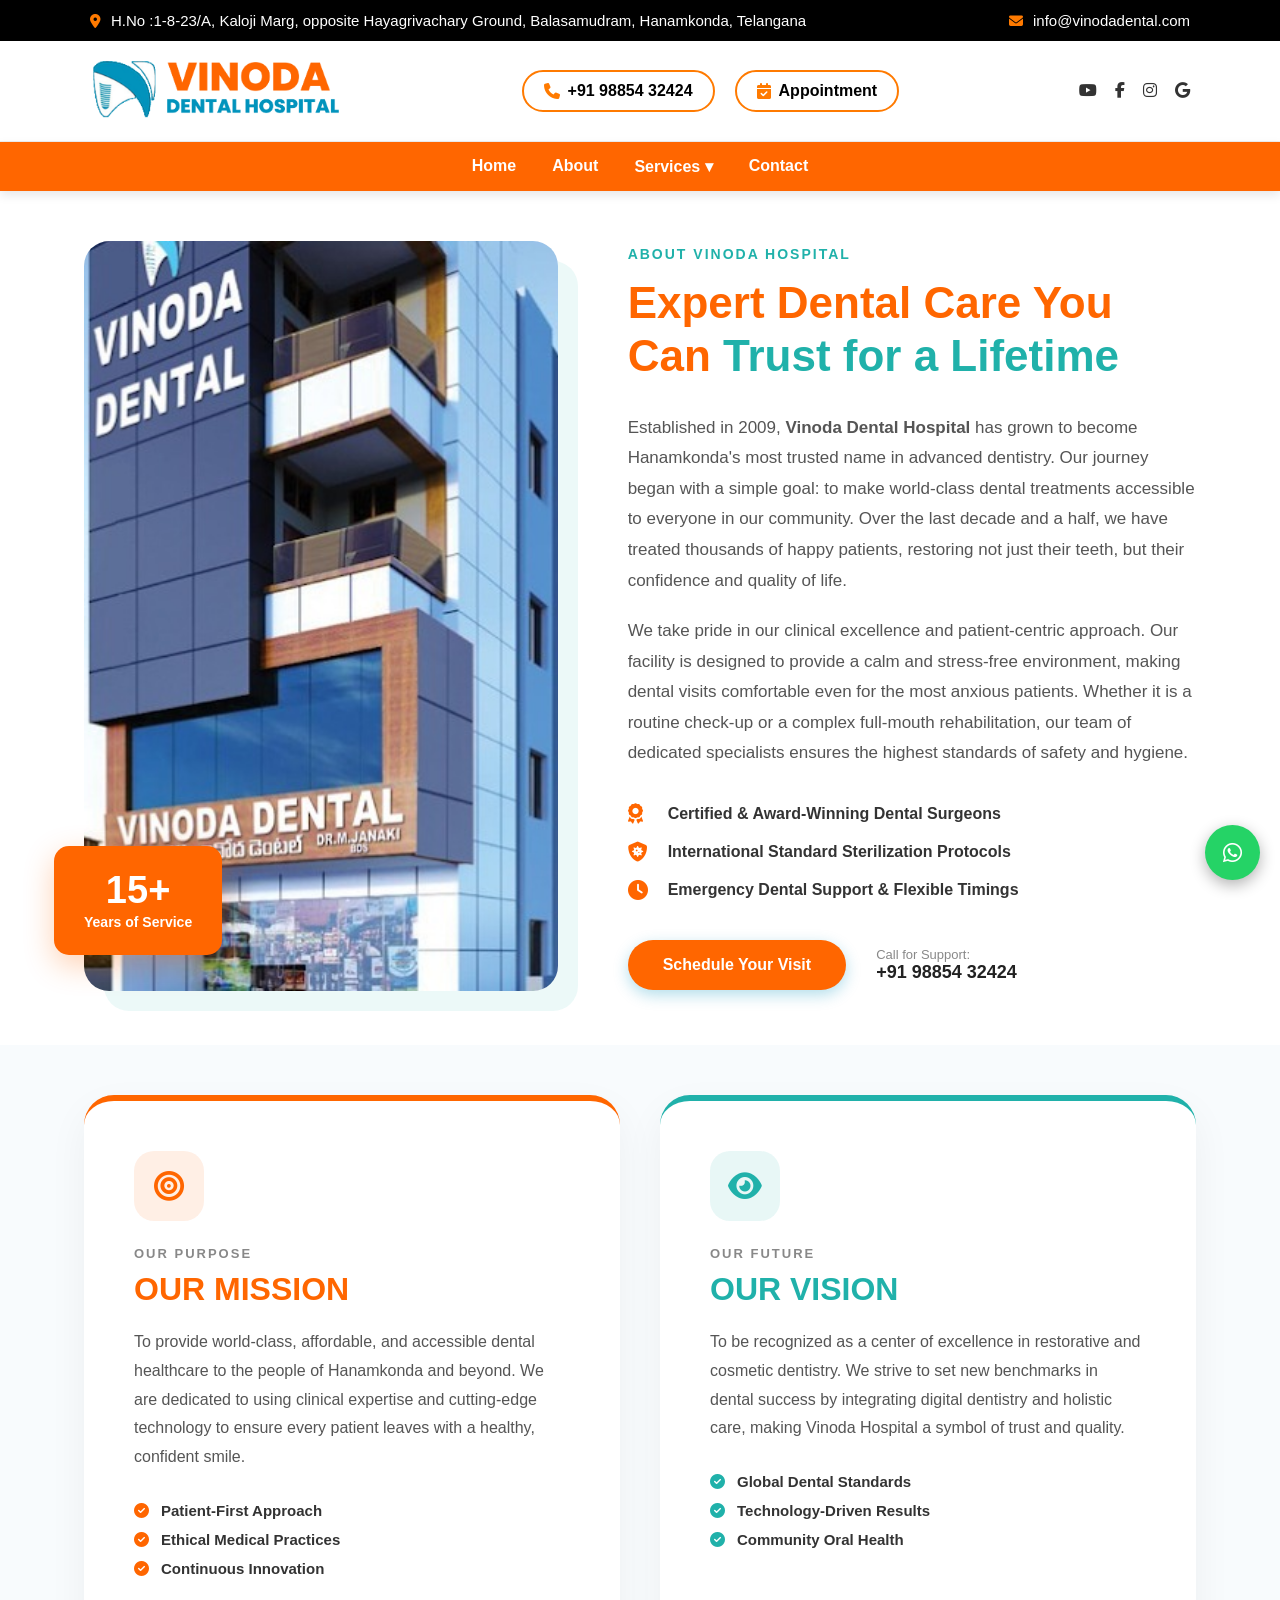
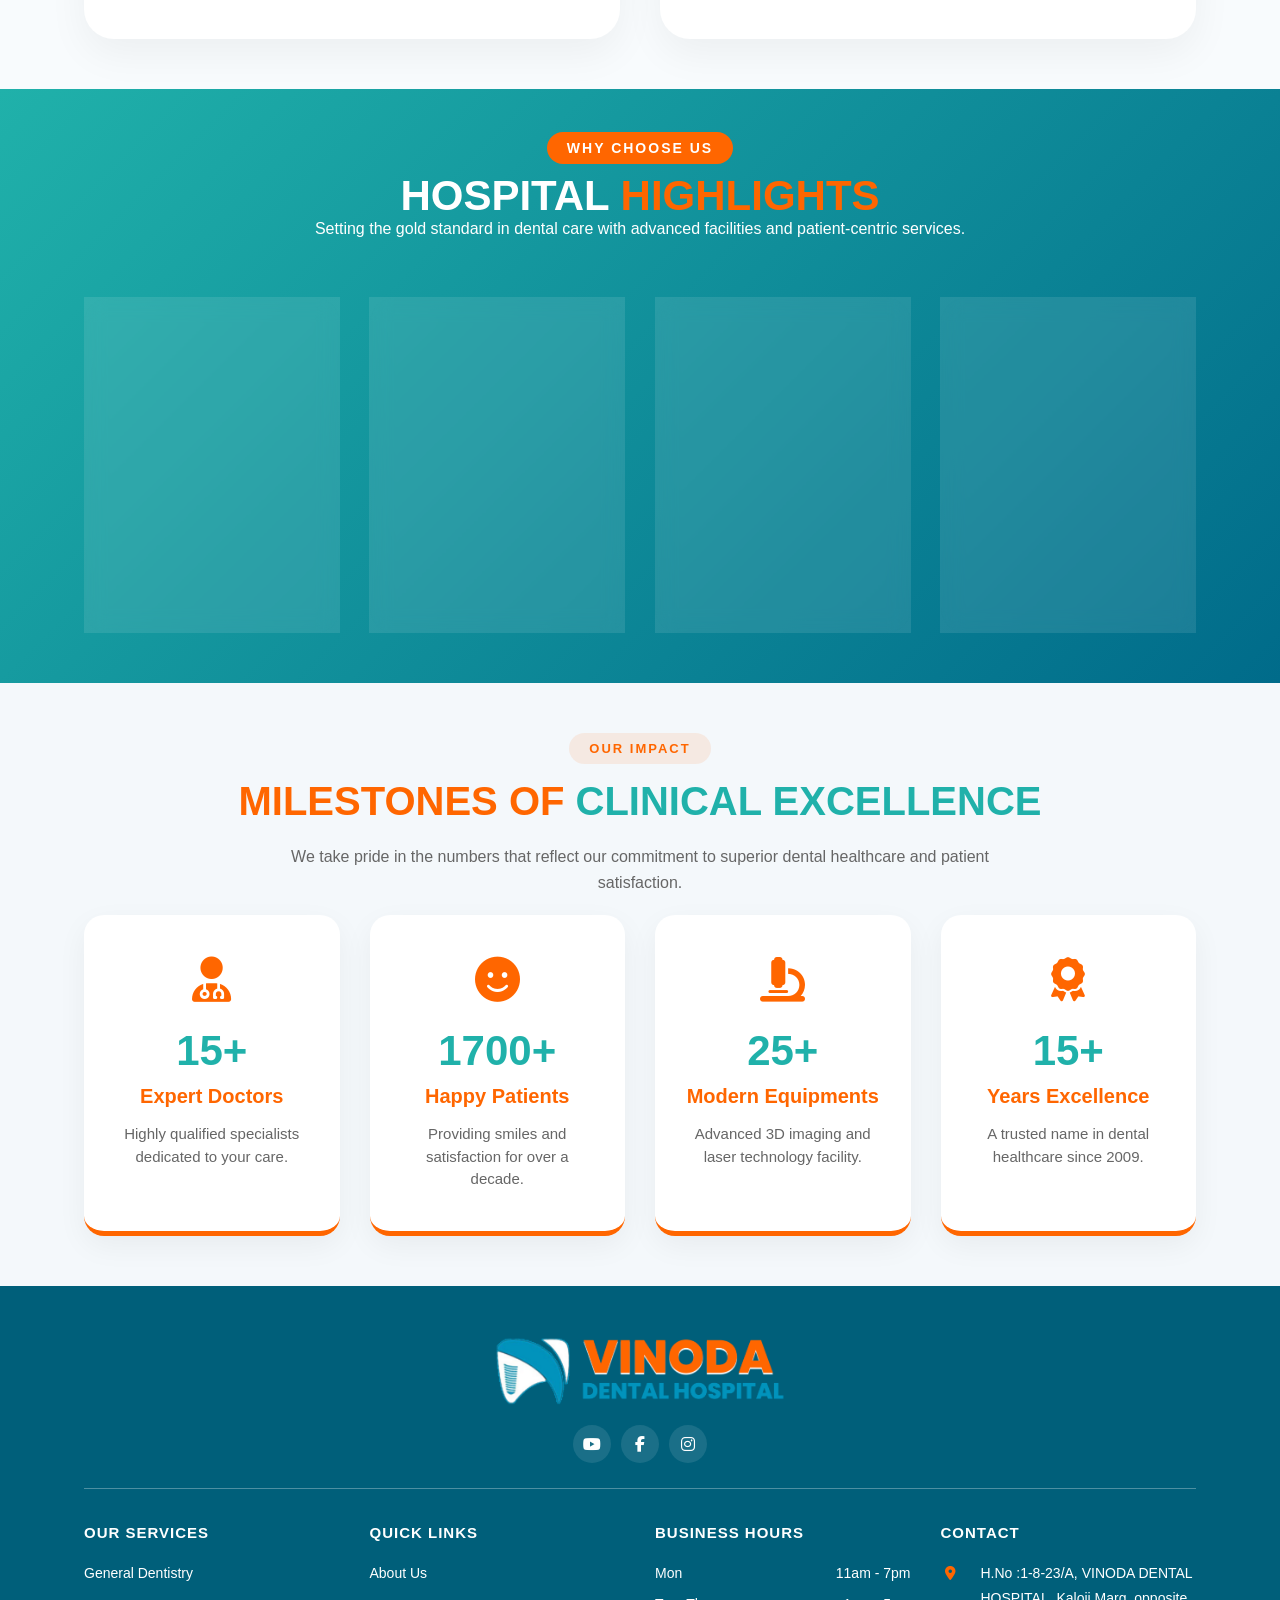
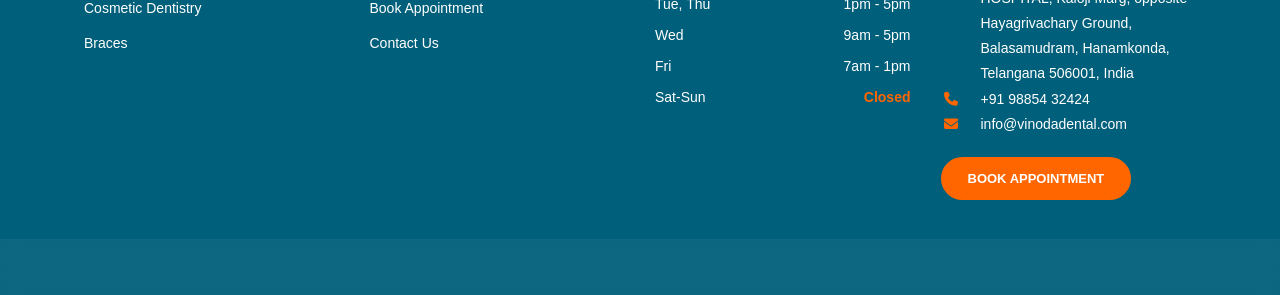
==== commit ae80ec2e: "vinoda" ====
--- a/about.html
+++ b/about.html
@@ -15,42 +15,70 @@
 </head>
 
 <body>
-
-    <!-- TOPBAR -->
-    <div class="topbar">
-        <div class="container topbar-content">
-
-            <!-- LEFT -->
-            <div class="left">
-                <a href="index.html">
-                    <img src="images/logo.png" class="logo">
-                </a>
-            </div>
-
-            <!-- CENTER -->
-            <div class="center-info">
-                <div class="info-item">
-                    <i class="fa-solid fa-location-dot"></i>
-                    <span>Vinoda Hospital, Hanamkonda, Warangal</span>
-                </div>
-
-                <div class="info-item">
-                    <i class="fa-solid fa-phone"></i>
-                    <span>+91 98854 32424</span>
-                </div>
-            </div>
-
-            <!-- RIGHT -->
-            <div class="right">
-                <a href="contact.html" class="btn">Schedule Appointment</a>
-            </div>
-
-        </div>
-    </div>
-
+<!-- TOP INFO BAR -->
+<div class="top-info-bar">
+  <div class="top-info-container">
+
+    <div class="top-left">
+      <i class="fa-solid fa-location-dot"></i>
+      <span>H.No :1-8-23/A, Kaloji Marg, opposite Hayagrivachary Ground, Balasamudram, Hanamkonda, Telangana</span>
+    </div>
+
+    <div class="top-right">
+      <i class="fa-solid fa-envelope"></i>
+      <span>info@vinodadental.com</span>
+    </div>
+
+  </div>
+</div>
+
+<!-- MAIN HEADER -->
+<header class="main-header">
+  <div class="header-container">
+
+    <!-- LOGO -->
+    <div class="header-logo">
+      <img src="images/logo.png" alt="logo">
+    </div>
+
+    <!-- CENTER INFO -->
+    <div class="header-center">
+      <div class="phone-box">
+        <i class="fa-solid fa-phone"></i>
+        <span>+91 98854 32424</span>
+      </div>
+
+      <a href="contact.html" class="appointment-btn">
+        <i class="fa-solid fa-calendar-check"></i>
+        Appointment
+      </a>
+    </div>
+
+    <!-- SOCIAL ICONS -->
+  <div class="header-social">
+
+  <a href="#" target="_blank" rel="noopener noreferrer">
+    <i class="fa-brands fa-youtube"></i>
+  </a>
+
+  <a href="https://www.facebook.com/vinodadental" target="_blank" rel="noopener noreferrer">
+    <i class="fa-brands fa-facebook-f"></i>
+  </a>
+
+  <a href="https://www.instagram.com/vinoda_dental/" target="_blank" rel="noopener noreferrer">
+    <i class="fa-brands fa-instagram"></i>
+  </a>
+
+  <a href="https://www.google.com/search?q=vinoda+hospital" target="_blank" rel="noopener noreferrer">
+    <i class="fa-brands fa-google"></i>
+  </a>
+
+</div>
+  </div>
+</header>
     <!-- NAVBAR -->
     <nav class="navbar">
-        <div class="container nav-content">
+        <div class="nav-container nav-content">
 
             <!-- HAMBURGER -->
             <div class="menu-toggle" id="menu-toggle">
@@ -425,11 +453,22 @@
                 <a href="index.html"><img src="images/logo.png" class="logo"></a>
             </div>
             <div class="social-links">
-                <a href="#"><i class="fa-solid fa-envelope"></i></a>
-                <a href="https://www.facebook.com/vinodadental"><i class="fa-brands fa-facebook-f"></i></a>
-               
-                <a href="https://www.instagram.com/vinoda_dental/"><i class="fa-brands fa-instagram"></i></a>
-            </div>
+  
+  <!-- Same Tab -->
+  <a href="#">
+    <i class="fa-brands fa-youtube"></i>
+  </a>
+
+  <!-- New Tab -->
+  <a href="https://www.facebook.com/vinodadental" target="_blank" rel="noopener noreferrer">
+    <i class="fa-brands fa-facebook-f"></i>
+  </a>
+
+  <a href="https://www.instagram.com/vinoda_dental/" target="_blank" rel="noopener noreferrer">
+    <i class="fa-brands fa-instagram"></i>
+  </a>
+
+</div>
         </div>
 
         <hr class="footer-divider">
--- a/css/about.css
+++ b/css/about.css
@@ -11,47 +11,177 @@
   max-width: 1200px;
   margin: auto;
 }
-
-/* TOPBAR */
-.topbar {
-  background: #f8f9fa;
-  padding: 12px 0;
-  border-bottom: 1px solid #ddd;
-}
-
-.topbar-content {
+/* TOP BLACK BAR */
+.top-info-bar {
+  background: #000;
+  color: #fff;
+  font-size: 13px;
+  padding: 12px 0; /* 🔥 increased height */
+}
+
+.top-info-container {
+  max-width: 1200px;
+  margin: auto;
+  padding: 0 50px; /* 🔥 balanced spacing */
+  display: flex;
+  justify-content: space-between;
+  align-items: center;
+}
+
+.top-left,
+.top-right {
+  display: flex;
+  align-items: center;
+  font-size: 15px;
+  gap: 10px;
+}
+
+.top-info-bar i {
+  color: #ff7a00;
+  font-size: 14px;
+}
+
+/* MAIN HEADER */
+.main-header {
+  background: #fff;
+  padding: 18px 0;
+  border-bottom: 1px solid #eee;
+}
+
+.header-container {
+  max-width: 1200px;
+  margin: auto;
+  padding: 0 50px; /* 🔥 clean alignment */
   display: flex;
   align-items: center;
   justify-content: space-between;
 }
 
-.logo {
-  height: 50px;
-  display: block;
-}
-
-.center-info {
+/* LOGO */
+.header-logo img {
+  height: 60px;
+}
+
+/* CENTER */
+.header-center {
   display: flex;
-  gap: 25px;
-}
-
-.info-item {
+  align-items: center;
+  gap: 20px;
+}
+
+/* PHONE BOX */
+.phone-box {
   display: flex;
   align-items: center;
   gap: 8px;
-  font-size: 14px;
-  color: #444;
-}
-
-
-.info-item {
-    display: flex;
+  border: 2px solid #ff7a00;
+  padding: 10px 20px;
+  border-radius: 30px;
+  font-weight: 600;
+}
+
+.phone-box i {
+  color: #ff7a00;
+}
+
+/* APPOINTMENT BUTTON */
+.appointment-btn {
+  display: flex;
+  align-items: center;
+  gap: 8px;
+  border: 2px solid #ff7a00;
+  padding: 10px 20px;
+  border-radius: 30px;
+  text-decoration: none;
+  color: #000;
+  font-weight: 600;
+  transition: 0.3s;
+}
+
+/* 🔥 ICON ORANGE */
+.appointment-btn i {
+  color: #ff7a00;
+}
+
+.appointment-btn:hover {
+  background: #ff7a00;
+  color: #fff;
+}
+
+.appointment-btn:hover i {
+  color: #fff;
+}
+
+/* SOCIAL ICONS */
+.header-social {
+  display: flex;
+  gap: 18px;
+}
+
+.header-social a {
+  color: #333;
+  font-size: 16px;
+  transition: 0.3s;
+}
+
+.header-social a:hover {
+  color: #ff7a00;
+}
+/* MOBILE RESPONSIVE */
+@media (max-width: 768px) {
+
+  /* TOP BAR */
+  .top-info-container {
+    flex-direction: column;
+    gap: 6px;
+    text-align: center;
+    padding: 0 15px;
+  }
+
+  .top-left,
+  .top-right {
+    justify-content: center;
+    font-size: 12px;
+  }
+
+  /* HEADER */
+  .header-container {
+    flex-direction: column;
     gap: 15px;
-}
-.info-item i {
-    color:#ff6600;
-    font-size: 25px;
-}
+    padding: 0 15px;
+    text-align: center;
+  }
+
+  /* LOGO */
+  .header-logo img {
+    height: 50px;
+  }
+
+  /* CENTER (PHONE + BUTTON) */
+  .header-center {
+    flex-direction: column;
+    gap: 10px;
+  }
+
+  .phone-box,
+  .appointment-btn {
+    width: 100%;
+    justify-content: center;
+  }
+
+  /* SOCIAL ICONS */
+  .header-social {
+    justify-content: center;
+    gap: 12px;
+  }
+}
+/* CONTAINER CONTROL */
+.nav-container {
+  max-width: 100%;   /* 🔥 control navbar width */
+  margin: auto;        /* center */
+  padding: 0 40px;     /* left-right spacing */
+}
+
 /* NAVBAR */
 .navbar {
   background: #ff6600;
@@ -61,28 +191,30 @@
   box-shadow: 0 4px 10px rgba(0,0,0,0.1);
 }
 
+/* NAV CONTENT */
 .nav-content {
   display: flex;
-  justify-content: center; /* Centers links on desktop */
+  justify-content: space-between; /* 🔥 better than center */
   align-items: center;
-  padding: 0; /* Let links handle padding for bigger click area */
-}
-
-/* NAV LINKS */
+}
+
+/* MENU CENTER ALIGN */
 .nav-links {
   list-style: none;
   display: flex;
-  margin: 0;
-}
-
+  margin: 0 auto; /* 🔥 centers menu */
+}
+
+/* LINKS */
 .nav-links > li > a {
   display: block;
-  padding: 20px 25px;
+  padding: 15px 18px;
   color: white;
   text-decoration: none;
   font-weight: 600;
   transition: 0.3s;
 }
+
 
 .nav-links > li > a:hover,
 .nav-links > li > a.active {
@@ -263,6 +395,7 @@
     padding: 10px;
   }
 }
+
 
 
 
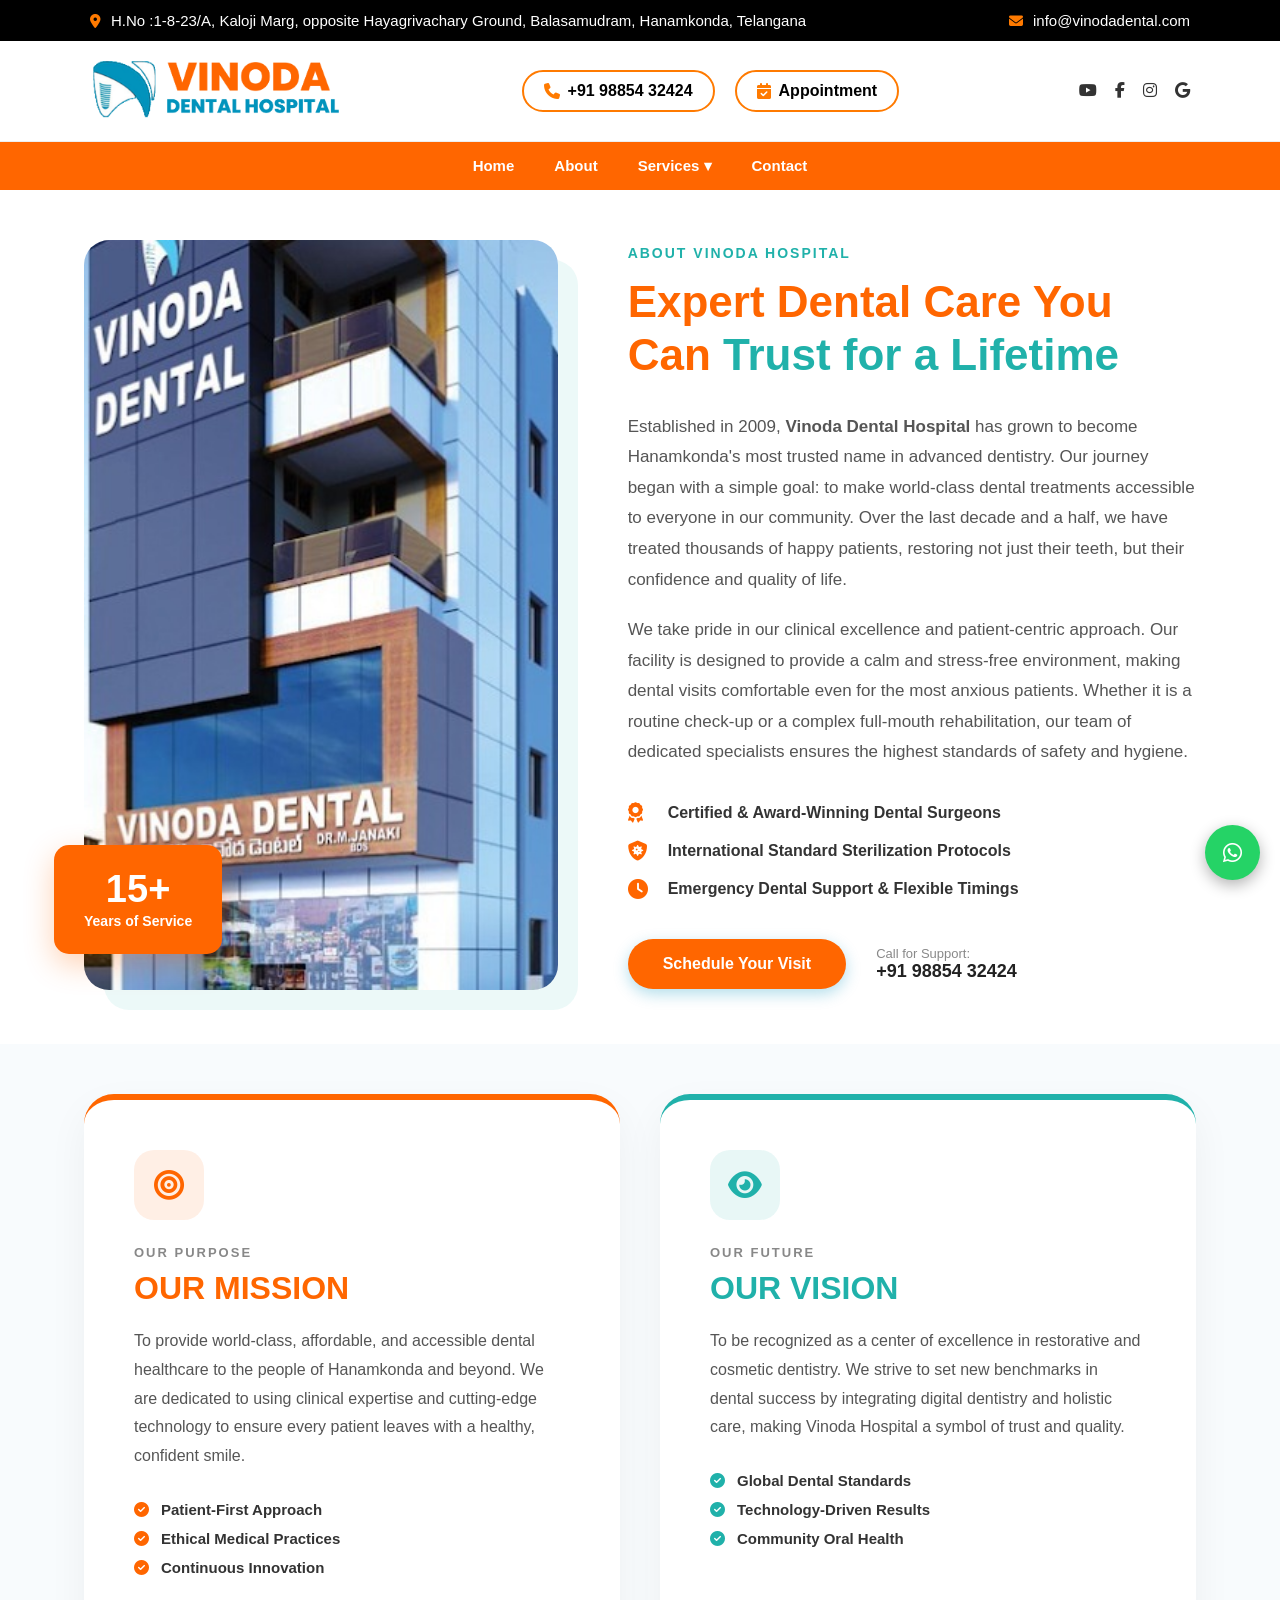
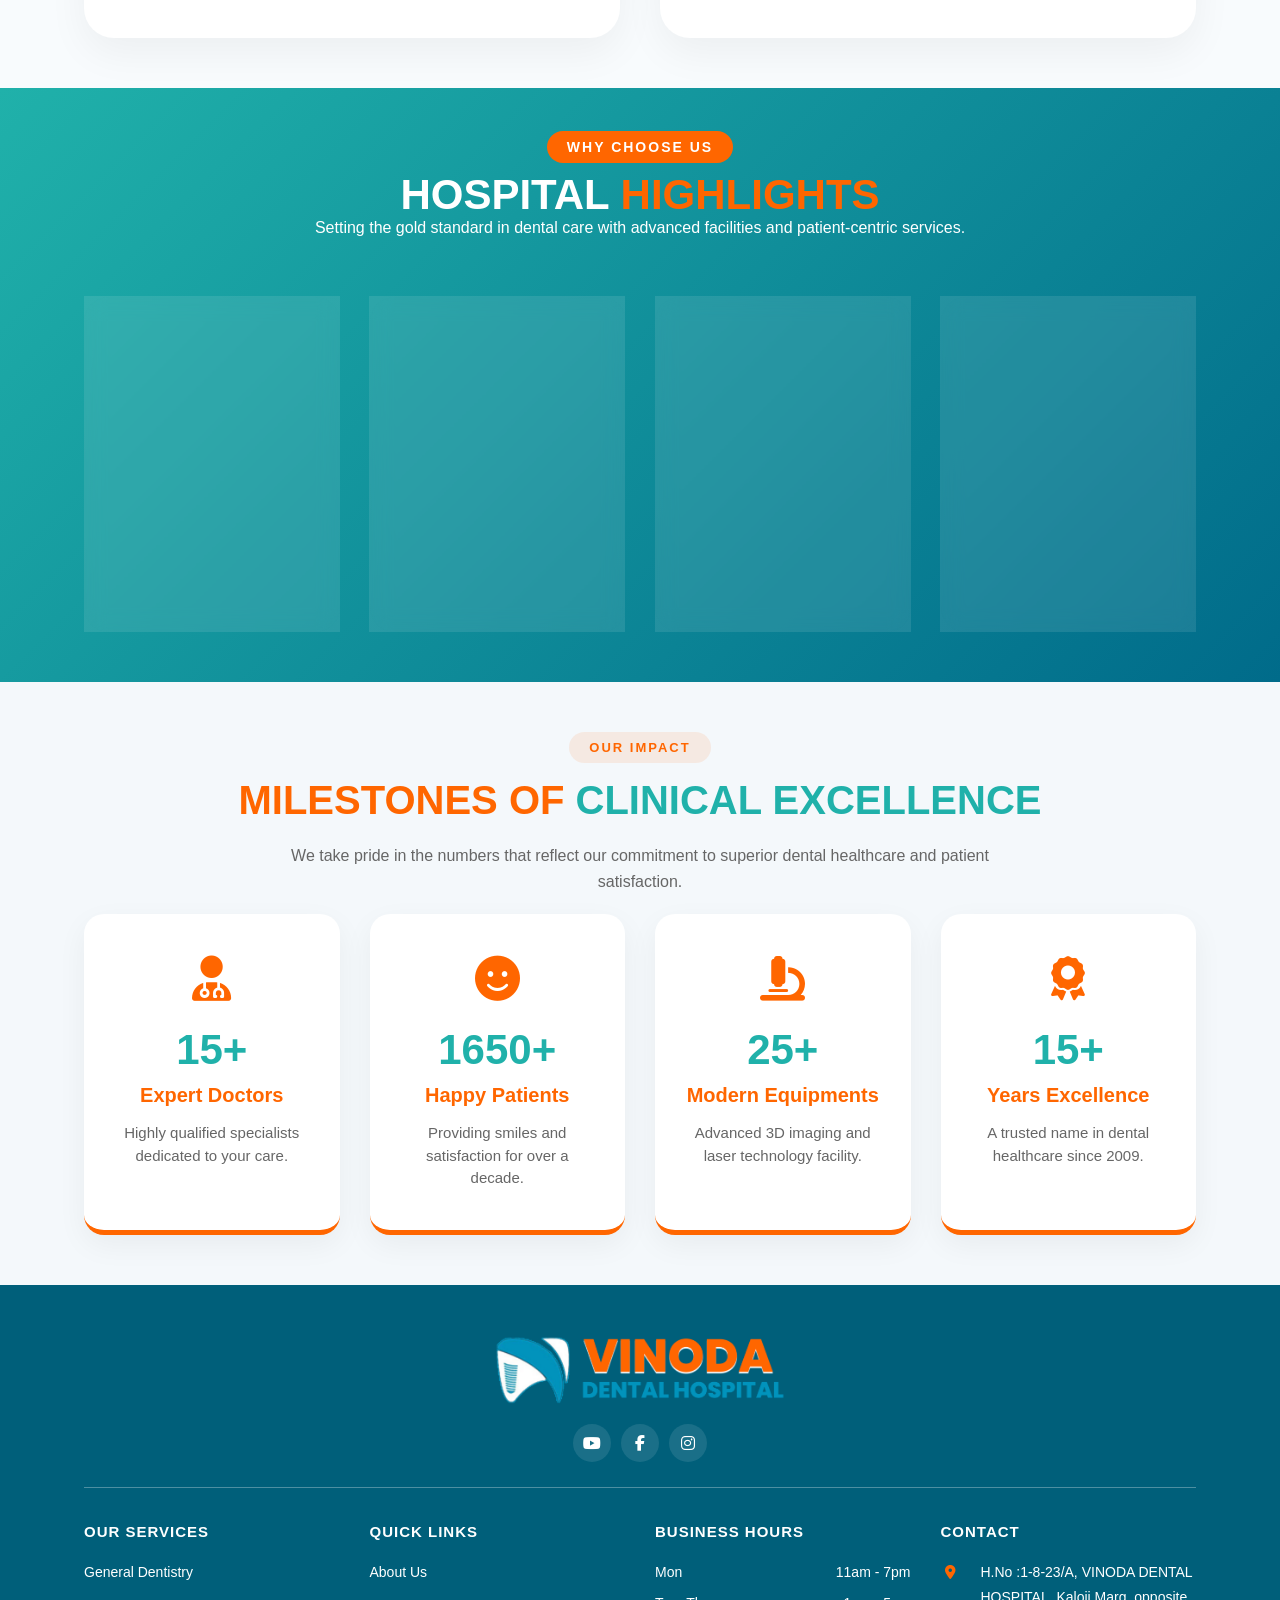
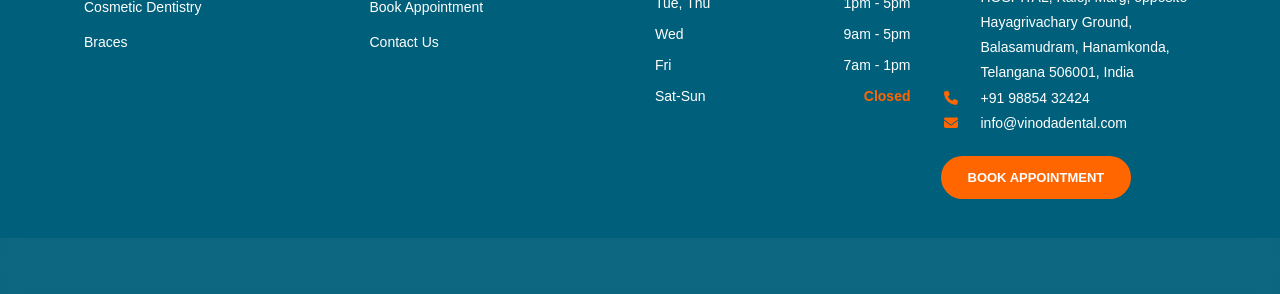
==== commit 876d2ff1: "vinoda" ====
--- a/about.html
+++ b/about.html
@@ -76,77 +76,115 @@
 </div>
   </div>
 </header>
-    <!-- NAVBAR -->
+  
+
+
+
+
+
+
+
+
+
     <nav class="navbar">
-        <div class="nav-container nav-content">
-
-            <!-- HAMBURGER -->
-            <div class="menu-toggle" id="menu-toggle">
-                <i class="fa-solid fa-bars"></i>
-            </div>
-
-            <!-- MENU -->
-            <ul class="nav-links" id="nav-links">
-
-                <li><a href="index.html">Home</a></li>
-                <li><a href="about.html">About</a></li>
-
-                <li class="dropdown">
-                    <a href="#">Services ▾</a>
-
-                    <ul class="dropdown-menu">
-                        <li><a href="services.html">General Dentistry</a></li>
-                        <li><a href="services.html">Cosmetic Dentistry</a></li>
-                        <li><a href="services.html">Braces</a></li>
-                    </ul>
-                </li>
-
-                <li><a href="contact.html">Contact</a></li>
-
-            </ul>
-
-        </div>
+
+        <div class="menu-toggle" id="menu-toggle">
+            <i class="fa-solid fa-bars"></i>
+        </div>
+
+        <ul class="nav-links" id="nav-links">
+
+            <li><a href="index.html">Home</a></li>
+            <li><a href="about.html">About</a></li>
+
+            <li class="dropdown">
+                <a href="#">Services ▾</a>
+
+                <ul class="dropdown-menu">
+
+                    <li class="has-sub">
+                        <a href="#">General Dentistry</a>
+                        <ul class="sub-menu">
+
+                            <li><a href="services.html">Dental Cleanings</a></li>
+                            <li><a href="services.html">Dental Sealants</a></li>
+                            <li><a href="services.html">Dentistry For Kids</a></li>
+                            <li><a href="services.html">Fillings</a></li>
+                            <li><a href="services.html">Laser Assisted Periodontal Therapy</a></li>
+                            <li><a href="services.html">Oral Cancer Screenings</a></li>
+                            <li><a href="services.html">Root Canal Therapy</a></li>
+                            <li><a href="services.html">Scaling & Root Planing</a></li>
+                            <li><a href="services.html">Sleep Apnea Treatment</a></li>
+                            <li><a href="services.html">Sleep Dentistry (Nitrous and Oral)</a></li>
+                            <li><a href="services.html">Tooth Extractions</a></li>
+                            <li><a href="services.html">TMJ Therapy</a></li>
+                            <li><a href="services.html">Wisdom Teeth Removal</a></li>
+
+                        </ul>
+                    </li>
+
+                    <li class="has-sub">
+                        <a href="#">Cosmetic Dentistry</a>
+                        <ul class="sub-menu">
+
+                            <li><a href="services.html">Veneers</a></li>
+                            <li><a href="services.html">Componeers</a></li>
+                            <li><a href="services.html">Dental Crowns & Bridges</a></li>
+                            <li><a href="services.html">Implant Dentures</a></li>
+                            <li><a href="services.html">E-Max Crowns</a></li>
+
+                        </ul>
+                    </li>
+
+
+                    <li class="has-sub">
+                        <a href="#">Orthodontics</a>
+                        <ul class="sub-menu">
+
+                            <li><a href="services.html">Clear Correct</a></li>
+                            <li><a href="services.html">Expander Therapy</a></li>
+                            <li><a href="services.html">Clear Aligner Therapy</a></li>
+                            <li><a href="services.html">Night and Athletic Guards</a></li>
+                            <li><a href="services.html">Space Maintainers</a></li>
+
+                        </ul>
+                    </li>
+
+                    <li><a href="services.html">Dental Implants</a></li>
+
+
+                </ul>
+            </li>
+
+            <li><a href="contact.html">Contact</a></li>
+
+        </ul>
     </nav>
 
 
-
-  <script>
-    const toggle = document.getElementById('menu-toggle');
-    const navLinks = document.getElementById('nav-links');
-
-    // 1. మొబైల్ మెనూ (Hamburger) ఓపెన్/క్లోజ్ చేయడానికి
-    toggle.onclick = (e) => {
-        e.stopPropagation();
-        navLinks.classList.toggle('active');
-    };
-
-    // 2. సర్వీసెస్ (Dropdown) క్లిక్ చేసినప్పుడు సబ్‌మెనూ చూపించడానికి
-    // ఇక్కడ '切换' తీసేసి కరెక్ట్ చేశాను
-    document.querySelectorAll('.dropdown > a').forEach(dropdownBtn => {
-        dropdownBtn.addEventListener('click', function (e) {
-            if (window.innerWidth <= 768) {
-                e.preventDefault(); // పేజీ రీలోడ్ అవ్వకుండా ఆపుతుంది
-                e.stopPropagation(); // ఇది చాలా ముఖ్యం - క్లిక్ ఈవెంట్ బయటకు వెళ్లకుండా ఆపుతుంది
-                
-                const menu = this.nextElementSibling;
-                
-                // మిగతా డ్రాప్‌డౌన్‌లు ఏవైనా ఓపెన్ ఉంటే వాటిని క్లోజ్ చేయడానికి (Optional)
-                document.querySelectorAll('.dropdown-menu').forEach(m => {
-                    if (m !== menu) m.classList.remove('show');
-                });
-
-                // ప్రస్తుత మెనూని టోగుల్ చేస్తుంది
-                menu.classList.toggle('show');
-            }
+    <script>
+
+        const toggle = document.getElementById('menu-toggle');
+        const navLinks = document.getElementById('nav-links');
+
+        toggle.onclick = function () {
+            navLinks.classList.toggle('active');
+        };
+
+        document.querySelectorAll('.dropdown > a, .has-sub > a').forEach(function (btn) {
+            btn.onclick = function (e) {
+                if (window.innerWidth <= 768) {
+                    e.preventDefault();
+                    var next = this.nextElementSibling;
+                    if (next) {
+                        next.classList.toggle('show');
+                    }
+                }
+            };
         });
-    });
-
-    // 3. స్క్రీన్ మీద ఎక్కడ క్లిక్ చేసినా మెనూలు క్లోజ్ అవ్వడానికి
-    document.addEventListener('click', () => {
-        navLinks.classList.remove('active');
-        document.querySelectorAll('.dropdown-menu').forEach(m => m.classList.remove('show'));
-    });
-</script>
+
+    </script>
+
 
 
 
--- a/css/about.css
+++ b/css/about.css
@@ -175,225 +175,173 @@
     gap: 12px;
   }
 }
-/* CONTAINER CONTROL */
-.nav-container {
-  max-width: 100%;   /* 🔥 control navbar width */
-  margin: auto;        /* center */
-  padding: 0 40px;     /* left-right spacing */
-}
-
-/* NAVBAR */
+
+
+
+
+
 .navbar {
   background: #ff6600;
   position: sticky;
   top: 0;
   z-index: 1000;
-  box-shadow: 0 4px 10px rgba(0,0,0,0.1);
-}
-
-/* NAV CONTENT */
-.nav-content {
+}
+
+.nav-links {
   display: flex;
-  justify-content: space-between; /* 🔥 better than center */
-  align-items: center;
-}
-
-/* MENU CENTER ALIGN */
-.nav-links {
-  list-style: none;
-  display: flex;
-  margin: 0 auto; /* 🔥 centers menu */
-}
-
-/* LINKS */
+  justify-content: center;
+}
+
 .nav-links > li > a {
+  padding: 15px 20px;
+  color: #fff;
   display: block;
-  padding: 15px 18px;
-  color: white;
+  font-weight: 600;
+  font-size: 15px;
   text-decoration: none;
-  font-weight: 600;
-  transition: 0.3s;
-}
-
-
-.nav-links > li > a:hover,
-.nav-links > li > a.active {
- 
-  color: #20b1aa;
-}
-
-/* DROPDOWN LOGIC (Desktop) */
+}
+
+.nav-links > li > a:hover {
+  background: rgba(0, 0, 0, 0.15);
+}
+
 .dropdown {
   position: relative;
 }
 
 .dropdown-menu {
   position: absolute;
-  top: 100%; /* Fixes the gap issue */
+  top: 100%;
   left: 0;
   background: #ff6600;
+  min-width: 220px;
+  display: none;
+  z-index: 1001;
+
+}
+
+.dropdown:hover > .dropdown-menu {
+  display: block;
+}
+
+.has-sub {
+  position: relative;
+}
+
+.sub-menu {
+  position: absolute;
+  top: 0;
+  left: 100%;
+  background: #e65c00;
   min-width: 200px;
   display: none;
-  flex-direction: column;
-  box-shadow: 0 8px 15px rgba(0,0,0,0.1);
-  border-radius: 0 0 8px 8px;
-  overflow: hidden;
-  padding: 10px 0;
-}
-
-/* This pseudo-element bridges any tiny gap so menu doesn't close */
-.dropdown::after {
-  content: "";
-  position: absolute;
-  bottom: -10px;
-  left: 0;
-  width: 100%;
-  height: 10px;
-}
-
-.dropdown-menu li a {
-  padding: 12px 20px;
-  color: white;
-  text-decoration: none;
-  font-size: 15px;
+  z-index: 1002;
+}
+
+.has-sub:hover > .sub-menu {
   display: block;
-  transition: 0.2s;
-}
-
-.dropdown-menu li a:hover {
-  background: #f1f1f1;
-  color: #20b1aa;
-  padding-left: 25px; /* Nice sliding effect */
-}
-
-@media (min-width: 769px) {
-  .dropdown:hover .dropdown-menu {
-    display: flex;
-     flex-direction: column;
-  }
-}
-@media (max-width: 768px) {
-  .dropdown-menu.show {
-    display: flex !important; /* ఇక్కడ !important యాడ్ చేయండి */
-    flex-direction: column;
-  }
-}
-/* MOBILE STYLES */
+}
+
+.dropdown-menu a,
+.sub-menu a {
+  padding: 12px 18px;
+  display: block;
+  color: #fff;
+  font-size: 14px;
+
+}
+
+.dropdown-menu a:hover,
+.sub-menu a:hover {
+  background: #fff;
+  color: #ff6600;
+}
+
+.has-sub > a::after {
+  content: " ▸";
+  font-size: 11px;
+}
+
 .menu-toggle {
   display: none;
   color: white;
-  font-size: 24px;
+  font-size: 22px;
+  padding: 12px 15px;
   cursor: pointer;
-  padding: 15px;
+  text-align: right;
 }
 
 @media (max-width: 768px) {
-  .topbar-content {
-    flex-direction: column;
-    text-align: center;
-    gap: 15px;
-  }
-
-  .center-info {
-    flex-direction: column;
-    gap: 5px;
-  }
-
-  .right {
-    margin-top: 10px;
-  }
 
   .menu-toggle {
     display: block;
   }
 
   .nav-links {
-    position: absolute;
-    top: 100%;
-    left: 0;
-    width: 100%;
-    background:#ff6600;
     flex-direction: column;
     display: none;
-    max-height: 80vh;
-    overflow-y: auto;
+    background: #ff6600;
   }
 
   .nav-links.active {
     display: flex;
   }
 
-  .nav-links > li {
-    width: 100%;
-    border-bottom: 1px solid rgba(255,255,255,0.1);
-  }
-
-  .nav-links > li > a {
-    padding: 15px;
-    text-align: center;
-  }
-
-  /* Mobile Dropdown */
-  .dropdown-menu {
+  .dropdown-menu,
+  .sub-menu {
     position: static;
-    width: 100%;
-    background: #ff6600;
-    box-shadow: none;
-    border-radius: 0;
-    padding: 0;
-  }
-
-  .dropdown-menu.show {
-    display: flex;
-  }
-
-  .dropdown-menu li a {
-    color: white;
-    text-align: center;
-    background: rgba(0,0,0,0.1);
-    border-bottom: 1px solid rgba(255,255,255,0.05);
-  }
-}
-/* RIGHT SECTION (Button Wrapper) */
-.right {
-  display: flex;
-  align-items: center;
-}
-
-/* BUTTON STYLES */
-.btn {
-  background: #ff6600; /* Orange color stand out avvadaniki */
-  color: white;
-  padding: 12px 22px;
-  border-radius: 30px;
+    display: none;
+    background: #d45500;
+    min-width: 100%;
+    border-top: none;
+  }
+
+  .show {
+    display: block !important;
+  }
+
+  .dropdown-menu a {
+    padding-left: 36px;
+  }
+
+  .sub-menu a {
+    padding-left: 54px;
+  }
+
+  .has-sub > a::after {
+    content: " ▾";
+  }
+
+}
+ul {
+  list-style: none;
+  margin: 0;
+  padding: 0;
+}
+.dropdown-menu a,
+.sub-menu a {
+  border-bottom: none;
   text-decoration: none;
-  font-weight: 600;
-  font-size: 14px;
-  transition: all 0.3s ease;
-  display: inline-block;
-  white-space: nowrap; /* Text okka line lone untundi */
-  box-shadow: 0 4px 6px rgba(0,0,0,0.1);
-}
-
-.btn:hover {
-  background: #20b1aa;
-  transform: translateY(-2px); /* Hover chesinappudu koncham paiki legustundi */
-  box-shadow: 0 6px 12px rgba(0,0,0,0.15);
-}
-
-/* MOBILE RESPONSIVENESS FOR BUTTON */
-@media (max-width: 768px) {
-  .right {
-    width: 100%;
-    justify-content: center; /* Mobile lo button center ki vasthundi */
-    margin-top: 10px;
-  }
-  
-  .btn {
-    width: 80%; /* Mobile lo button koncham peddaga kanipisthundi */
-    text-align: center;
-    padding: 10px;
-  }
+}
+
+/* GENERAL SUBMENU SCROLL */
+.sub-menu {
+  max-height: 350px;   /* 🔥 control height */
+  overflow-y: auto;    /* 🔥 enable scroll */
+}
+
+/* OPTIONAL: NICE SCROLL DESIGN */
+.sub-menu::-webkit-scrollbar {
+  width: 6px;
+}
+
+.sub-menu::-webkit-scrollbar-thumb {
+  background: #ccc;
+  border-radius: 10px;
+}
+
+.sub-menu::-webkit-scrollbar-track {
+  background: transparent;
 }
 
 
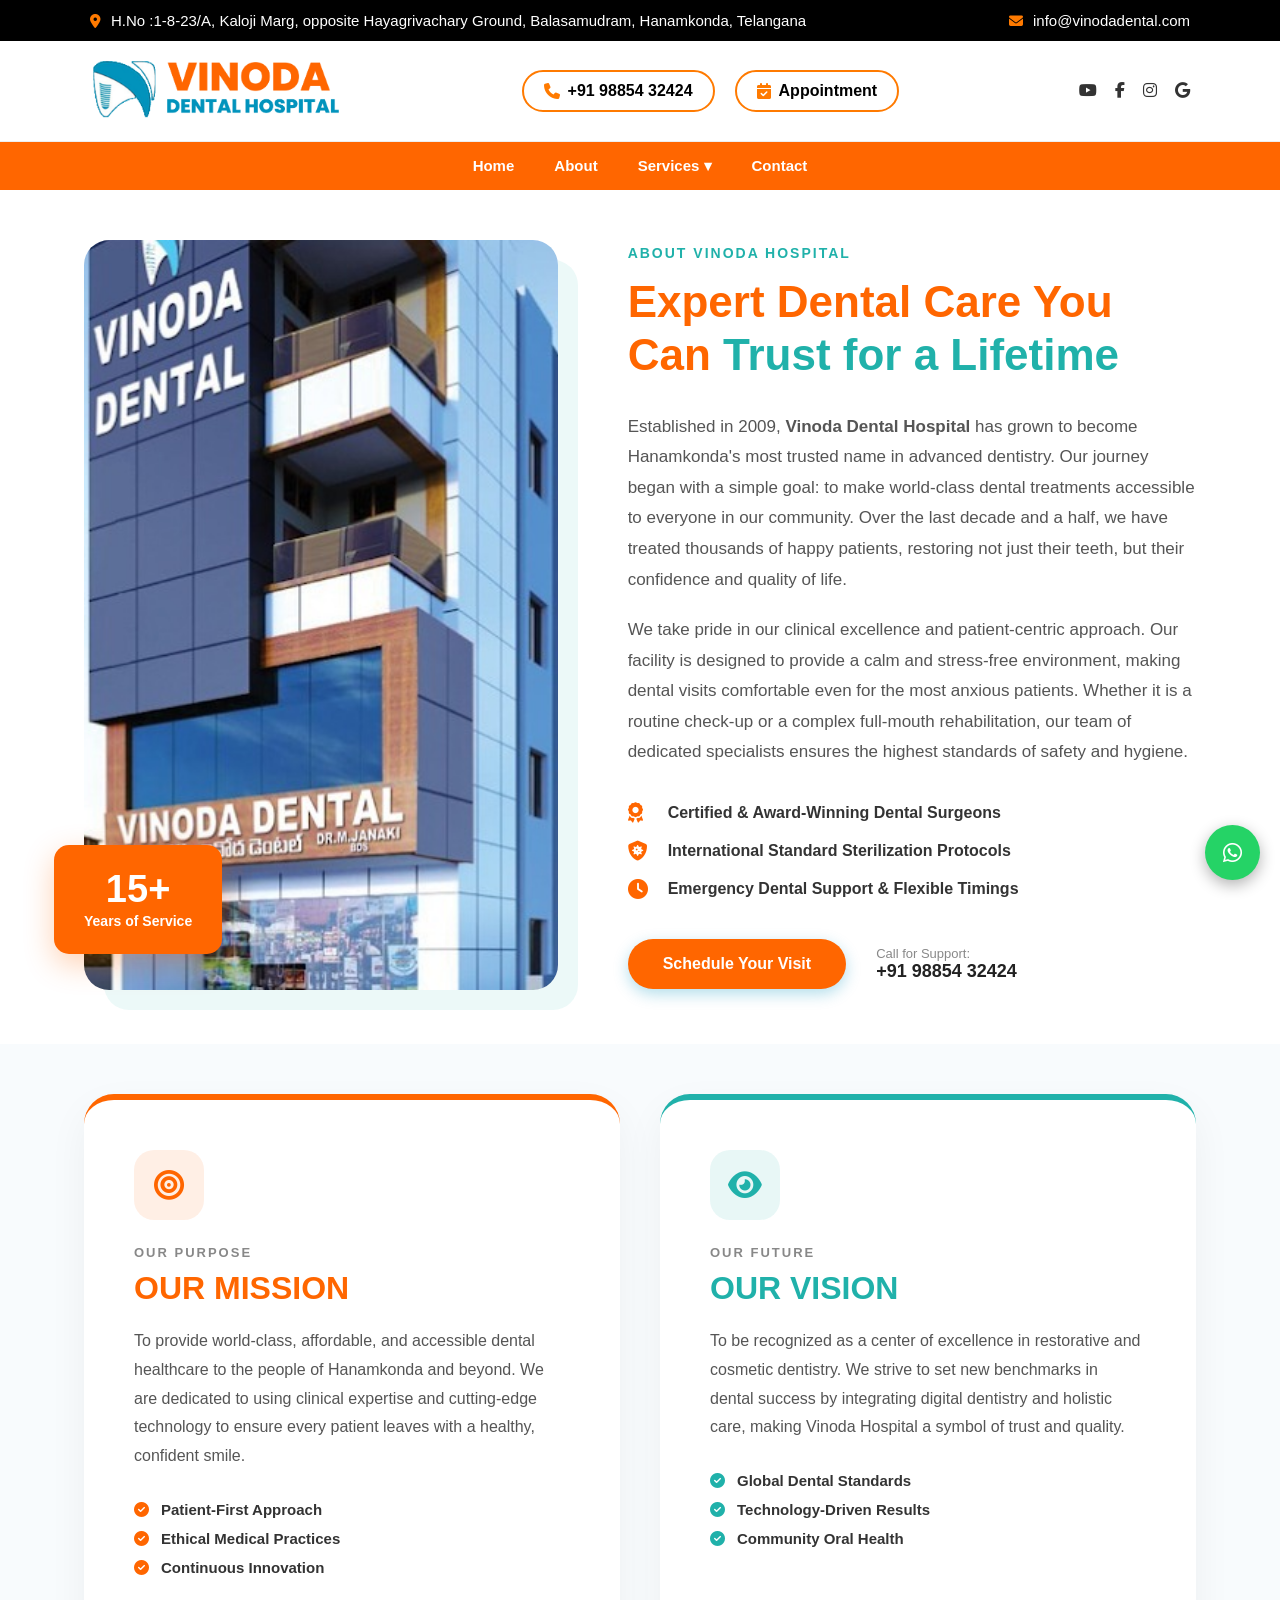
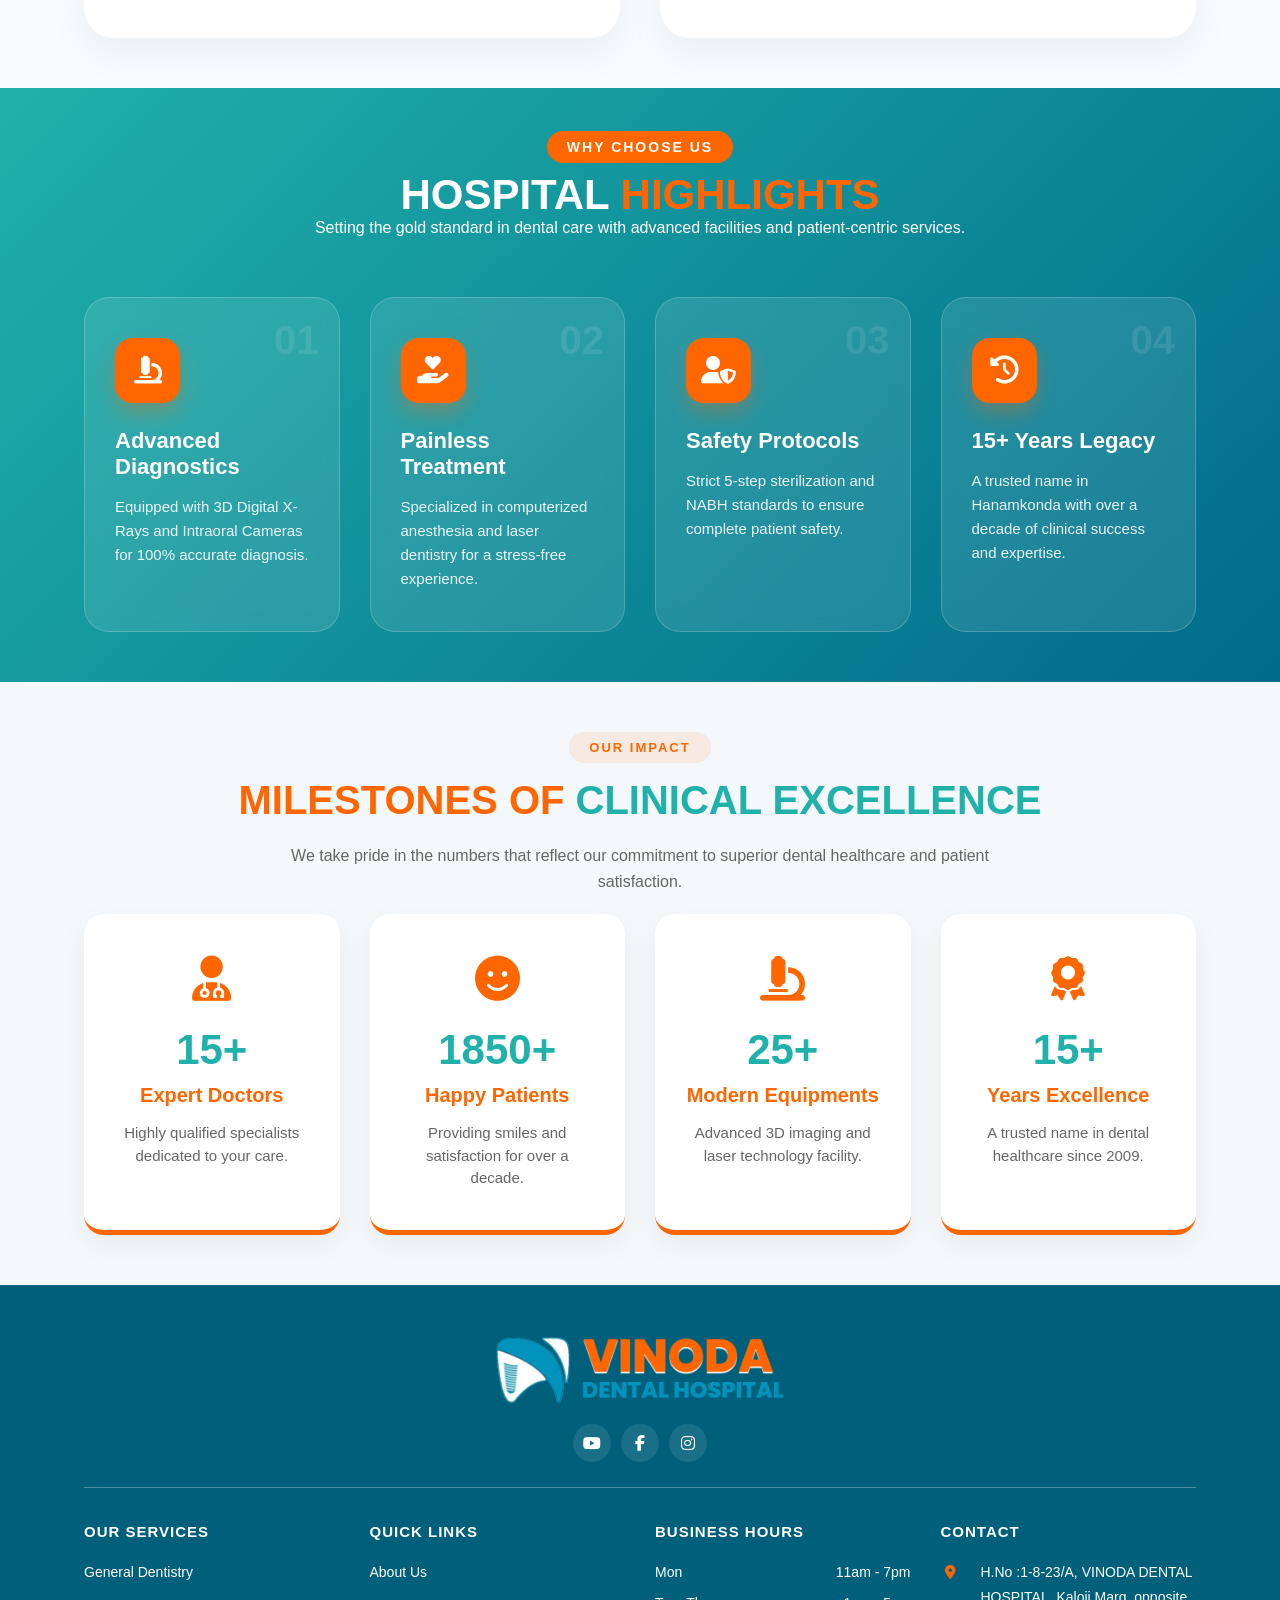
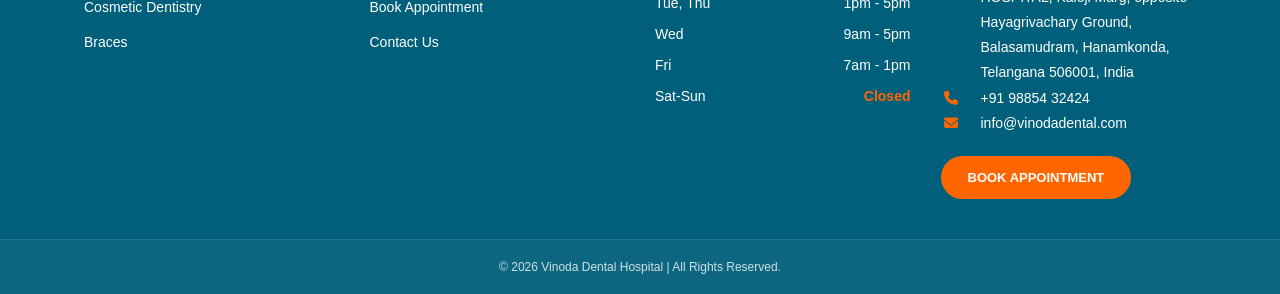
==== commit 40ed0c24: "vinoda" ====
--- a/about.html
+++ b/about.html
@@ -103,7 +103,7 @@
                 <ul class="dropdown-menu">
 
                     <li class="has-sub">
-                        <a href="#">General Dentistry</a>
+                        <a href="services.html">General Dentistry</a>
                         <ul class="sub-menu">
 
                             <li><a href="services.html">Dental Cleanings</a></li>
@@ -124,7 +124,7 @@
                     </li>
 
                     <li class="has-sub">
-                        <a href="#">Cosmetic Dentistry</a>
+                        <a href="services.html">Cosmetic Dentistry</a>
                         <ul class="sub-menu">
 
                             <li><a href="services.html">Veneers</a></li>
@@ -138,7 +138,7 @@
 
 
                     <li class="has-sub">
-                        <a href="#">Orthodontics</a>
+                        <a href="services.html">Orthodontics</a>
                         <ul class="sub-menu">
 
                             <li><a href="services.html">Clear Correct</a></li>
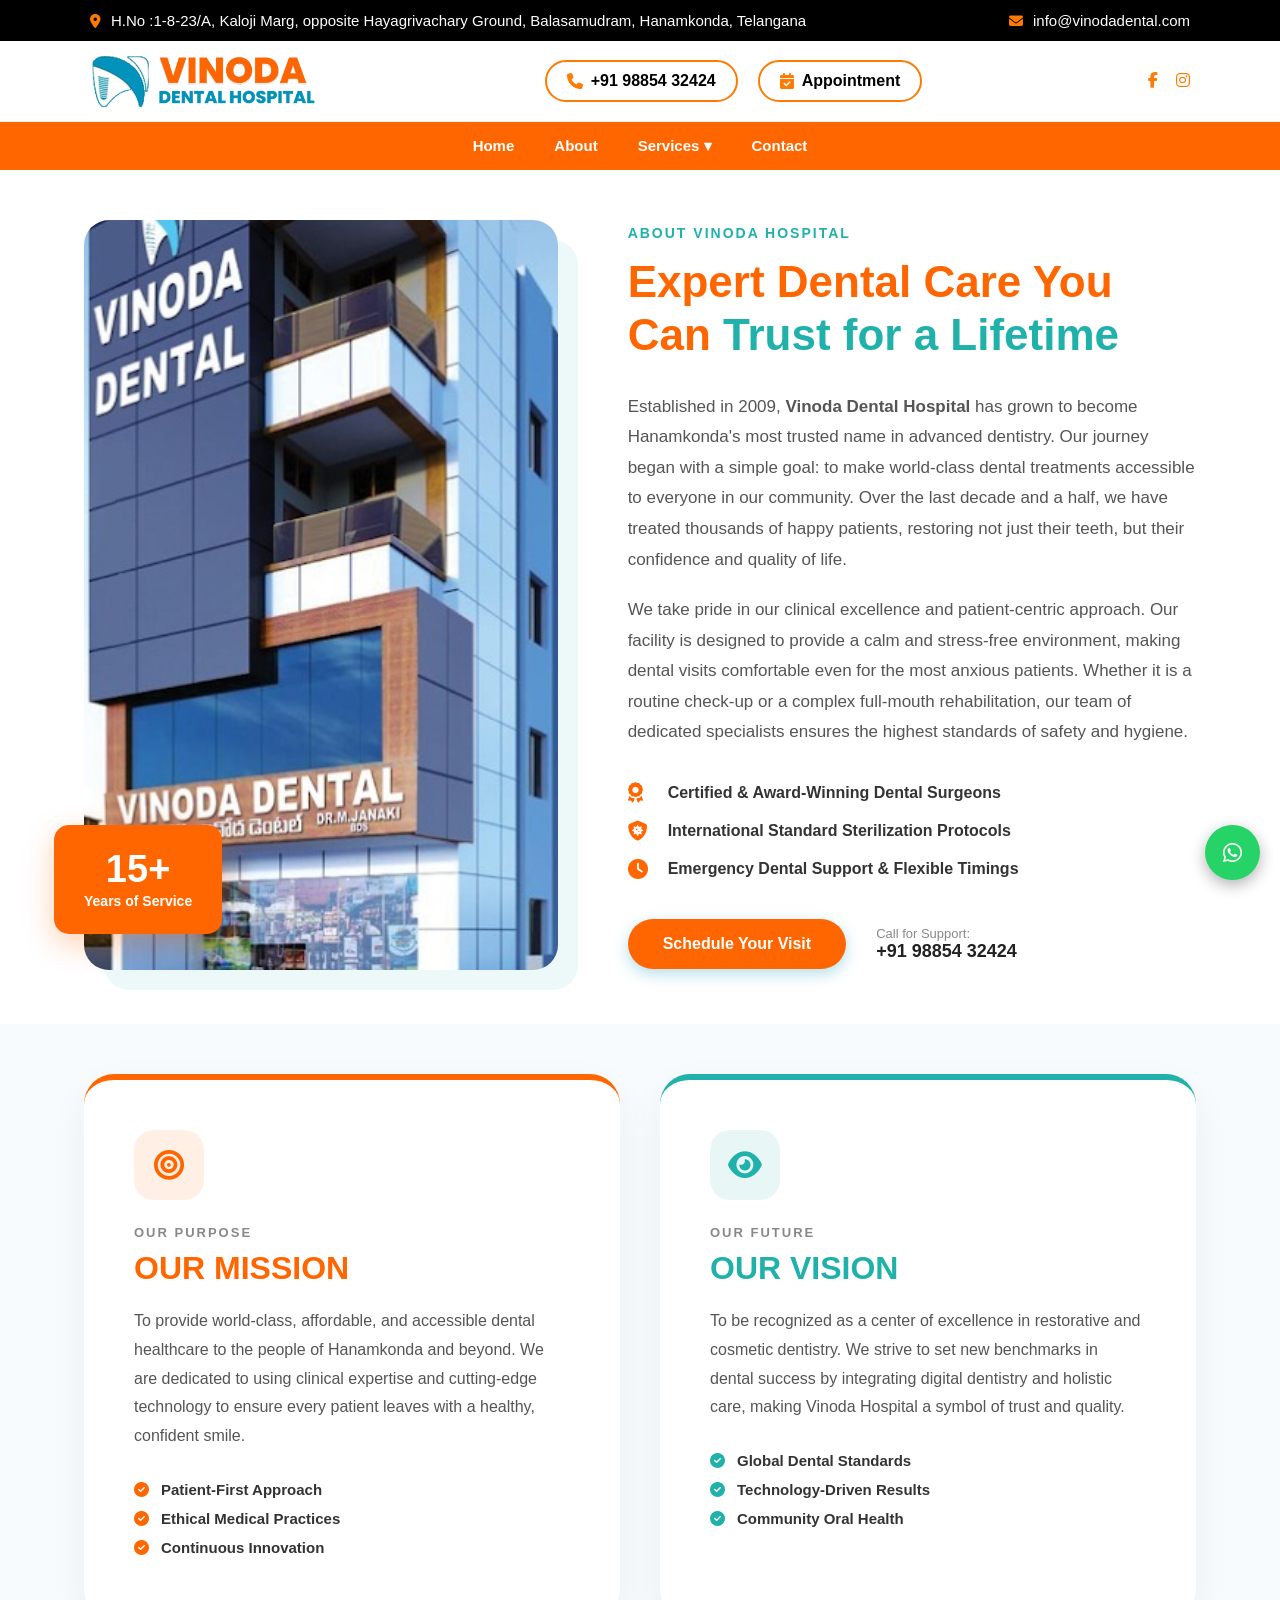
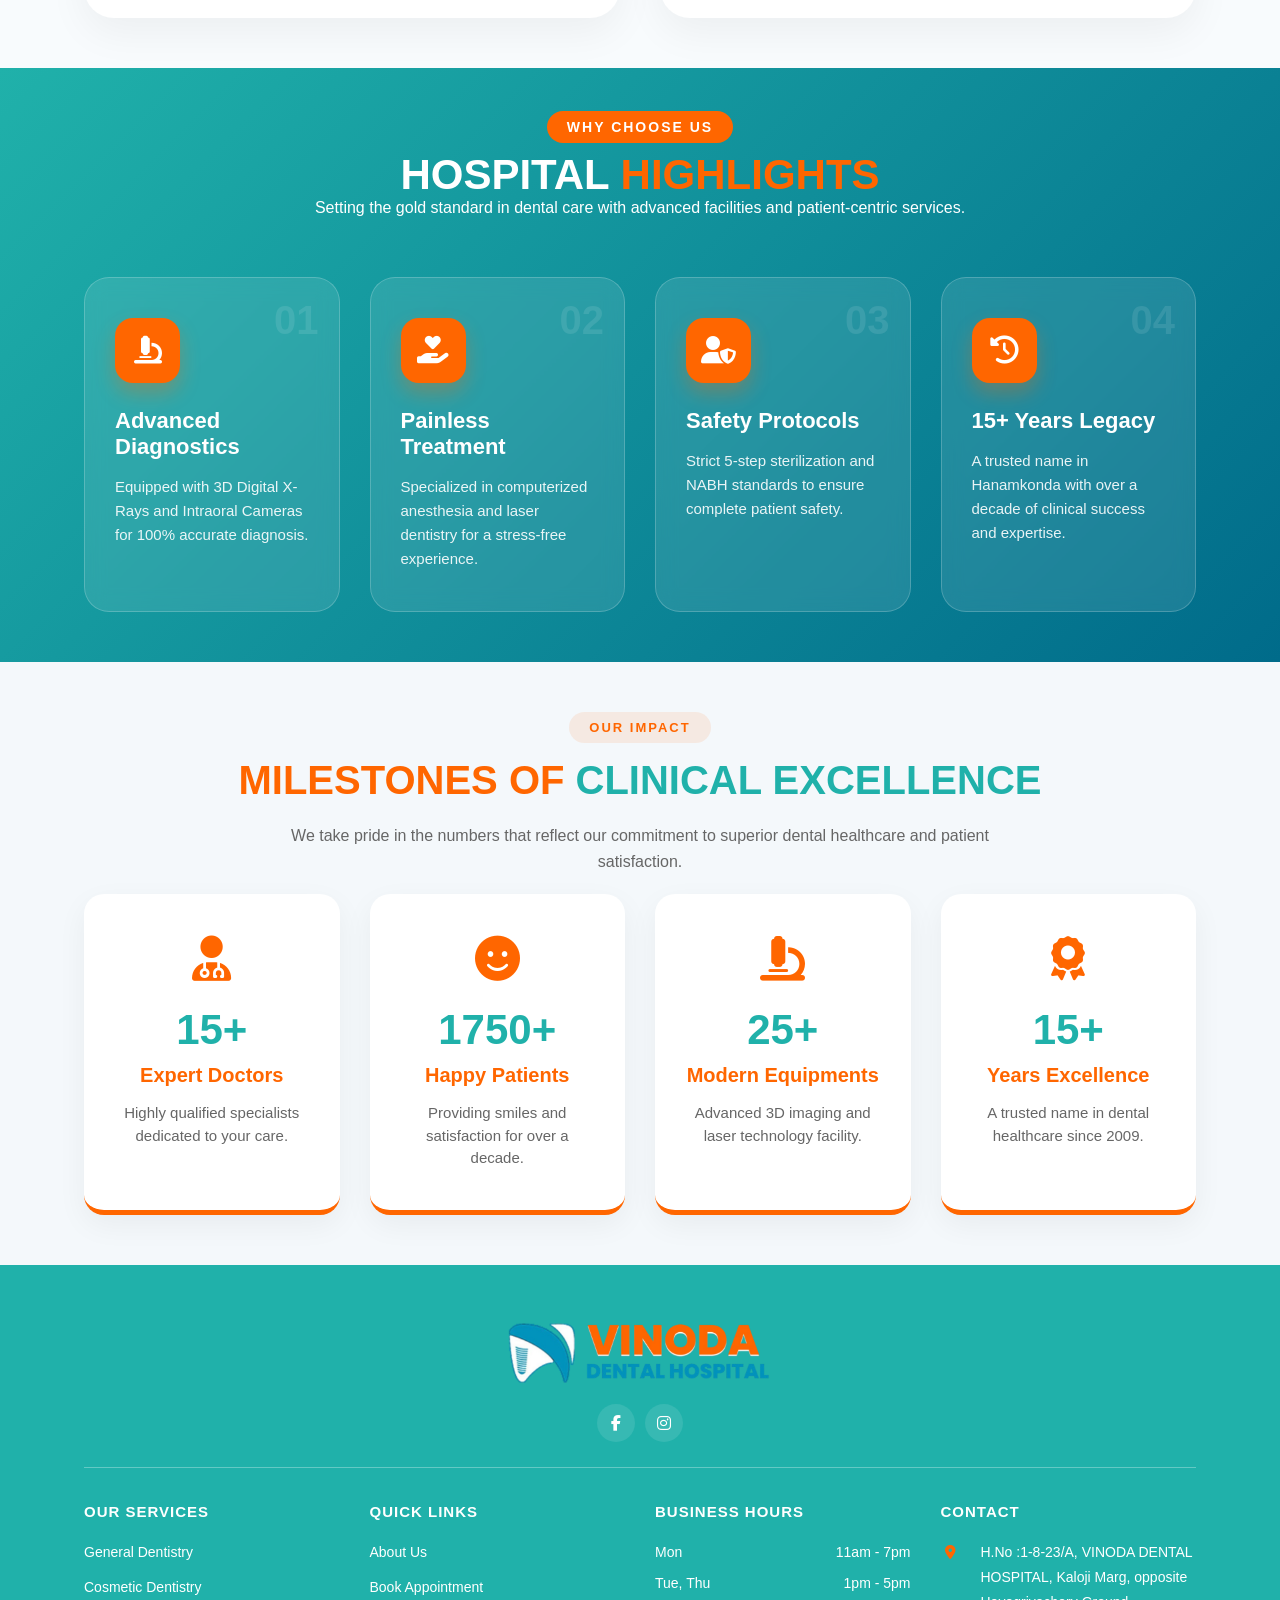
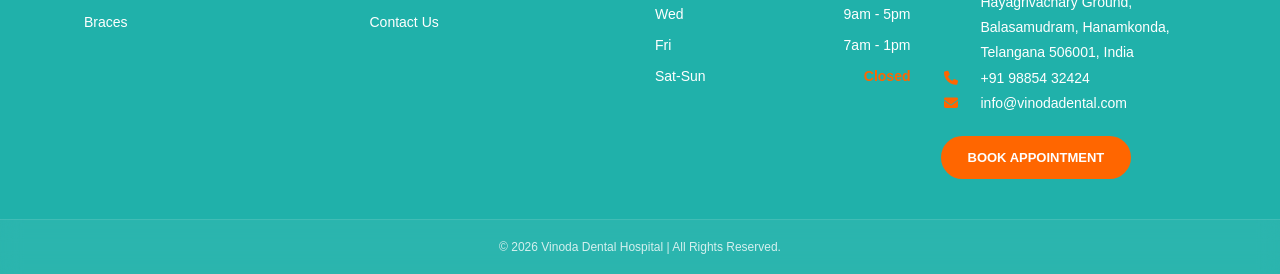
==== commit 742a3738: "vinoda" ====
--- a/about.html
+++ b/about.html
@@ -57,9 +57,6 @@
     <!-- SOCIAL ICONS -->
   <div class="header-social">
 
-  <a href="#" target="_blank" rel="noopener noreferrer">
-    <i class="fa-brands fa-youtube"></i>
-  </a>
 
   <a href="https://www.facebook.com/vinodadental" target="_blank" rel="noopener noreferrer">
     <i class="fa-brands fa-facebook-f"></i>
@@ -69,9 +66,6 @@
     <i class="fa-brands fa-instagram"></i>
   </a>
 
-  <a href="https://www.google.com/search?q=vinoda+hospital" target="_blank" rel="noopener noreferrer">
-    <i class="fa-brands fa-google"></i>
-  </a>
 
 </div>
   </div>
@@ -491,11 +485,7 @@
                 <a href="index.html"><img src="images/logo.png" class="logo"></a>
             </div>
             <div class="social-links">
-  
-  <!-- Same Tab -->
-  <a href="#">
-    <i class="fa-brands fa-youtube"></i>
-  </a>
+ 
 
   <!-- New Tab -->
   <a href="https://www.facebook.com/vinodadental" target="_blank" rel="noopener noreferrer">
--- a/css/about.css
+++ b/css/about.css
@@ -44,7 +44,7 @@
 /* MAIN HEADER */
 .main-header {
   background: #fff;
-  padding: 18px 0;
+  padding: 8px 0;
   border-bottom: 1px solid #eee;
 }
 
@@ -119,13 +119,13 @@
 }
 
 .header-social a {
-  color: #333;
+  color: #ff7a00;
   font-size: 16px;
   transition: 0.3s;
 }
 
 .header-social a:hover {
-  color: #ff7a00;
+  color: #20b1aa;
 }
 /* MOBILE RESPONSIVE */
 @media (max-width: 768px) {
@@ -958,7 +958,7 @@
 
 /* --- MAIN FOOTER --- */
 .main-footer {
-    background-color: #005f7a; /* Mee current color */
+    background-color: #20b1aa; /* Mee current color */
     color: #ffffff;
     padding: 50px 0 0; 
     font-family: 'Segoe UI', Tahoma, Geneva, Verdana, sans-serif;
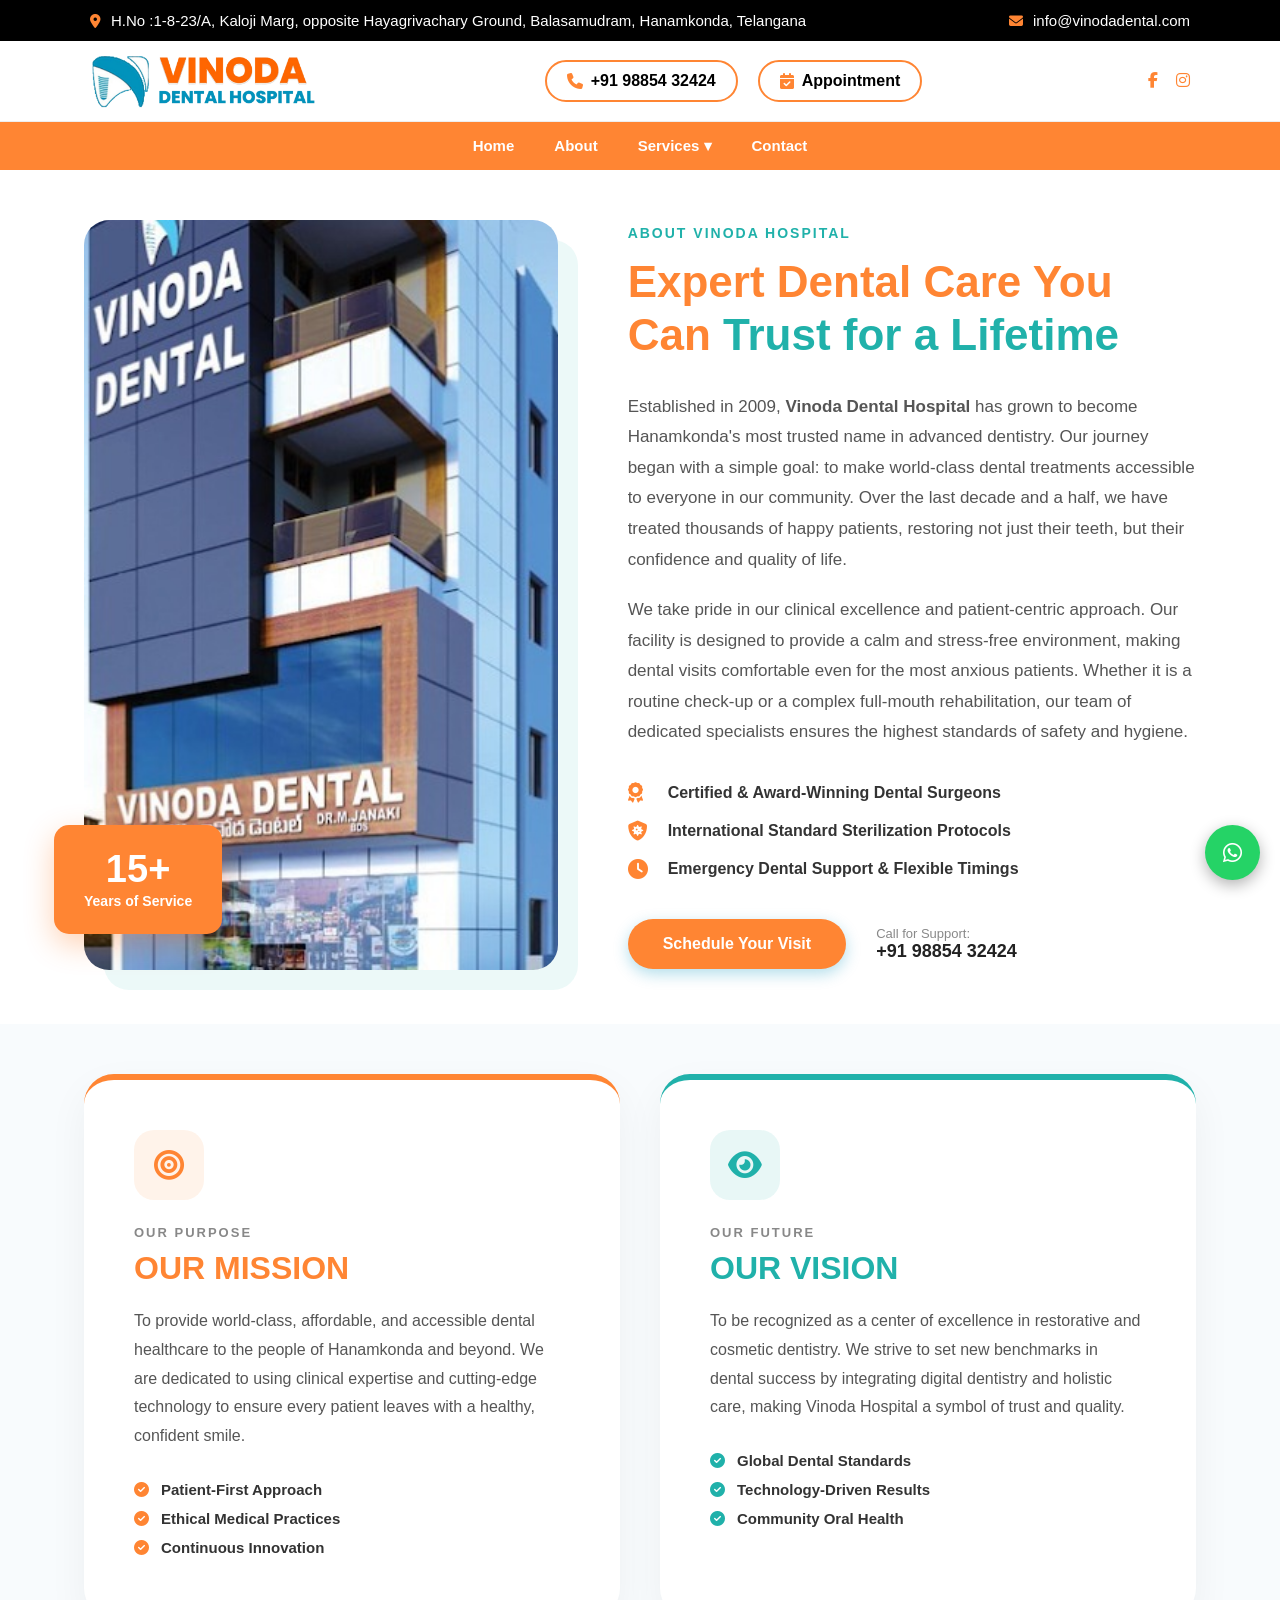
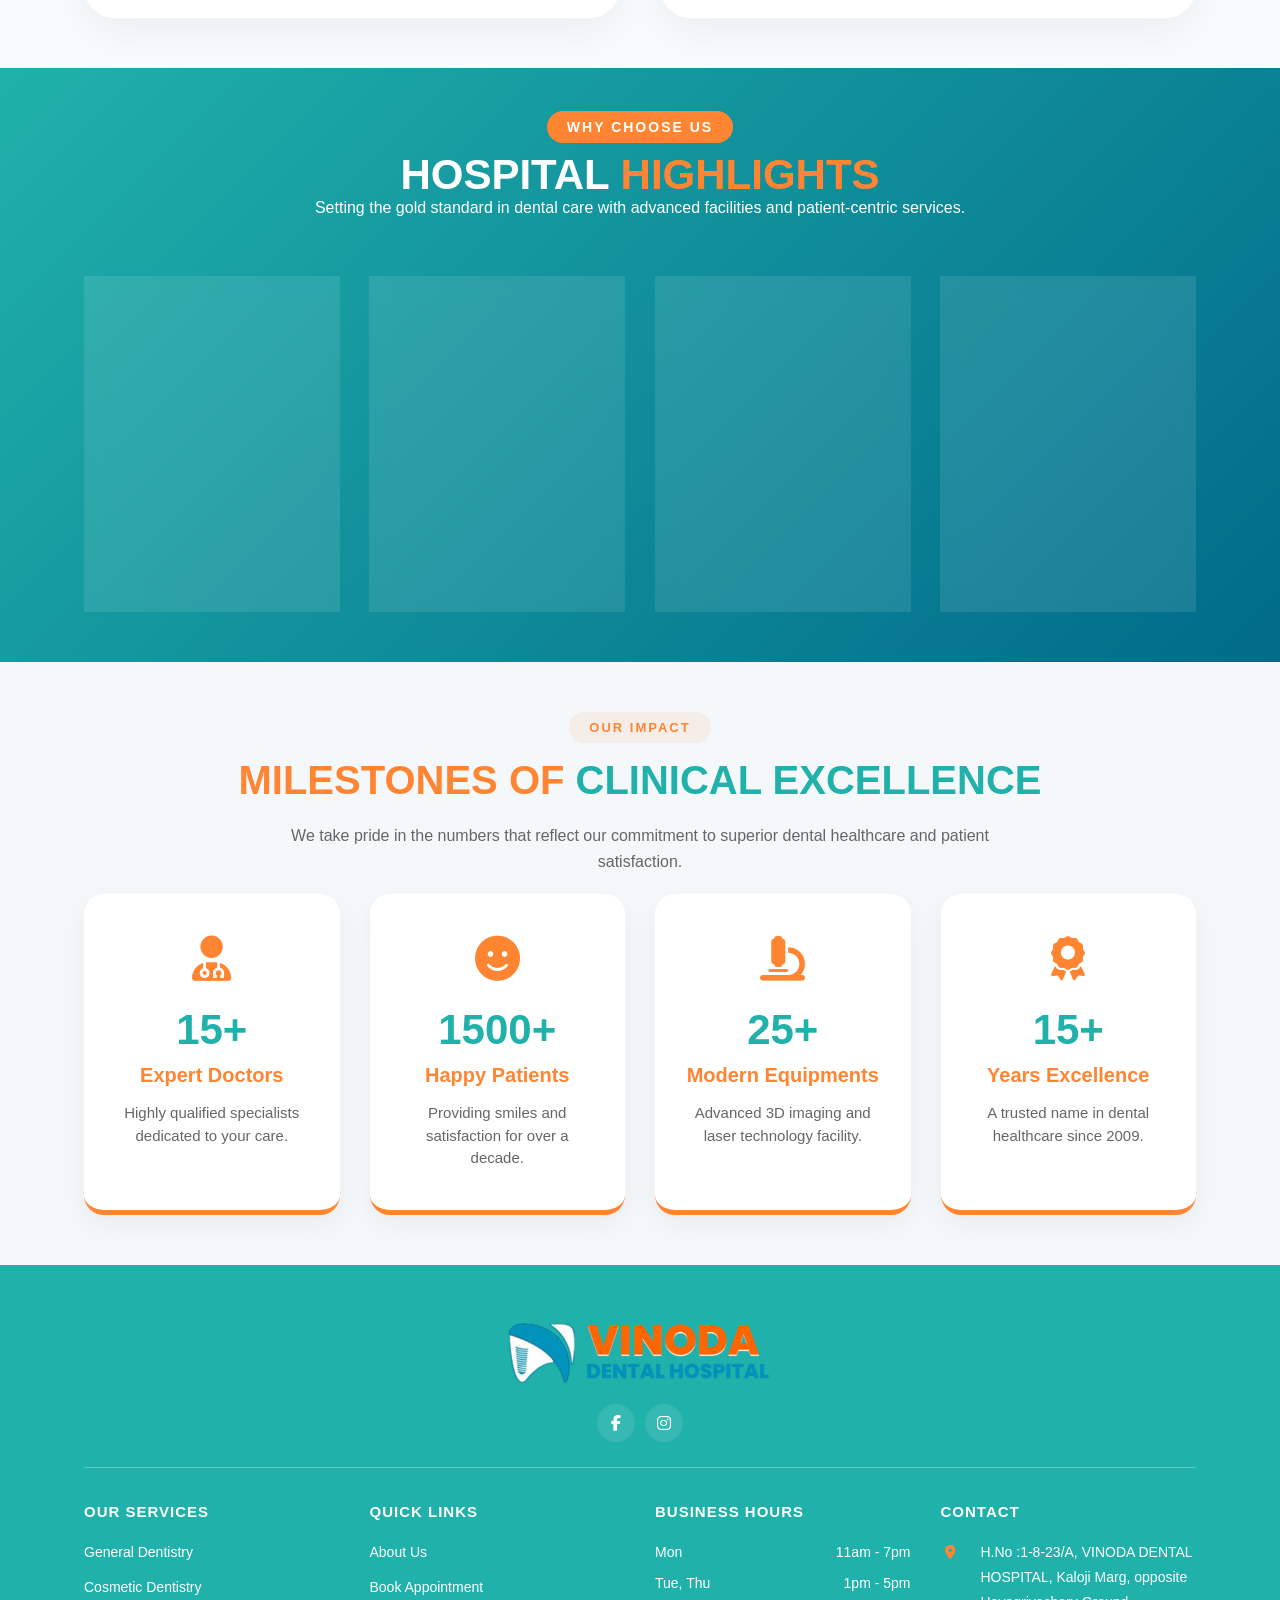
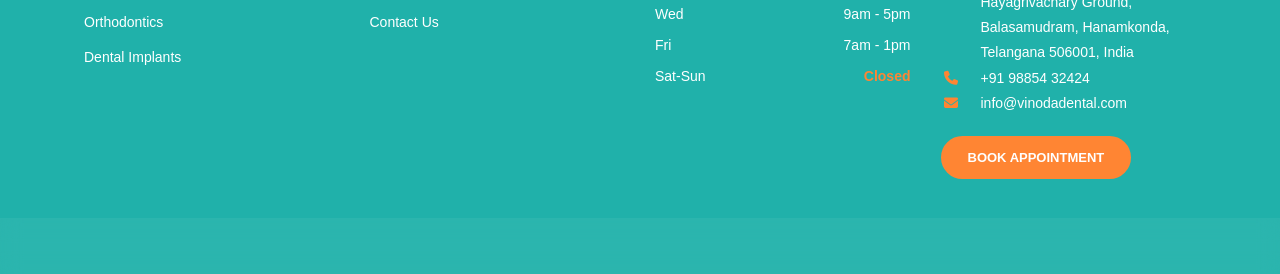
==== commit 8476275c: "vinoda" ====
--- a/about.html
+++ b/about.html
@@ -505,9 +505,10 @@
             <div class="footer-col">
                 <h3>OUR SERVICES</h3>
                 <ul>
-                    <li><a href="services.html">General Dentistry</a></li>
+                     <li><a href="services.html">General Dentistry</a></li>
                     <li><a href="services.html">Cosmetic Dentistry</a></li>
-                    <li><a href="services.html">Braces </a></li>
+                    <li><a href="services.html">Orthodontics </a></li>
+                     <li><a href="services.html">Dental Implants  </a></li>
                 </ul>
             </div>
             <div class="footer-col">
--- a/css/about.css
+++ b/css/about.css
@@ -37,7 +37,7 @@
 }
 
 .top-info-bar i {
-  color: #ff7a00;
+  color: #ff8533;
   font-size: 14px;
 }
 
@@ -74,14 +74,14 @@
   display: flex;
   align-items: center;
   gap: 8px;
-  border: 2px solid #ff7a00;
+  border: 2px solid #ff8533;
   padding: 10px 20px;
   border-radius: 30px;
   font-weight: 600;
 }
 
 .phone-box i {
-  color: #ff7a00;
+  color: #ff8533;
 }
 
 /* APPOINTMENT BUTTON */
@@ -89,7 +89,7 @@
   display: flex;
   align-items: center;
   gap: 8px;
-  border: 2px solid #ff7a00;
+  border: 2px solid #ff8533;
   padding: 10px 20px;
   border-radius: 30px;
   text-decoration: none;
@@ -100,11 +100,11 @@
 
 /* 🔥 ICON ORANGE */
 .appointment-btn i {
-  color: #ff7a00;
+  color: #ff8533;
 }
 
 .appointment-btn:hover {
-  background: #ff7a00;
+  background: #ff8533;
   color: #fff;
 }
 
@@ -119,7 +119,7 @@
 }
 
 .header-social a {
-  color: #ff7a00;
+  color: #ff8533;
   font-size: 16px;
   transition: 0.3s;
 }
@@ -181,7 +181,7 @@
 
 
 .navbar {
-  background: #ff6600;
+  background: #ff8533;
   position: sticky;
   top: 0;
   z-index: 1000;
@@ -213,7 +213,7 @@
   position: absolute;
   top: 100%;
   left: 0;
-  background: #ff6600;
+  background: #ff8533;
   min-width: 220px;
   display: none;
   z-index: 1001;
@@ -232,7 +232,7 @@
   position: absolute;
   top: 0;
   left: 100%;
-  background: #e65c00;
+  background: #ff8533;
   min-width: 200px;
   display: none;
   z-index: 1002;
@@ -254,7 +254,7 @@
 .dropdown-menu a:hover,
 .sub-menu a:hover {
   background: #fff;
-  color: #ff6600;
+  color: #ff8533;
 }
 
 .has-sub > a::after {
@@ -280,7 +280,7 @@
   .nav-links {
     flex-direction: column;
     display: none;
-    background: #ff6600;
+    background: #ff8533;
   }
 
   .nav-links.active {
@@ -291,7 +291,7 @@
   .sub-menu {
     position: static;
     display: none;
-    background: #d45500;
+    background: #ff8533;
     min-width: 100%;
     border-top: none;
   }
@@ -408,7 +408,7 @@
     position: absolute;
     bottom: 40px;
     left: -30px;
-    background: #ff6600;
+    background: #ff8533;
     color: white;
     padding: 25px 30px;
     border-radius: 15px;
@@ -435,7 +435,7 @@
 
 .main-title {
     font-size: 44px;
-    color: #ff6600;
+    color: #ff8533;
     line-height: 1.2;
     margin-bottom: 30px;
     font-weight: 800;
@@ -465,7 +465,7 @@
 }
 
 .feature-line i {
-    color: #ff6600;
+    color: #ff8533;
     font-size: 20px;
     width: 25px;
 }
@@ -479,7 +479,7 @@
 }
 
 .btn-main {
-    background: #ff6600;
+    background: #ff8533;
     color: white;
     padding: 16px 35px;
     border-radius: 50px;
@@ -573,7 +573,7 @@
 }
 
 /* Color Varieties */
-.mv-card.mission { border-color: #ff6600; }
+.mv-card.mission { border-color: #ff8533; }
 .mv-card.vision { border-color: #20b1aa; }
 
 .mv-card:hover {
@@ -594,7 +594,7 @@
     transition: 0.3s;
 }
 
-.mission .mv-icon-box { color: #ff6600; background: rgba(255, 102, 0, 0.1); }
+.mission .mv-icon-box { color: #ff8533; background: rgba(255, 133, 51, 0.1); }
 .vision .mv-icon-box { color: #20b1aa; background: rgba(32, 177, 170, 0.1); }
 
 .mv-tag {
@@ -609,7 +609,7 @@
 
 .mv-content h2 {
     font-size: 32px;
-    color: #ff6600;
+    color: #ff8533;
     margin-bottom: 20px;
     font-weight: 800;
 }
@@ -643,7 +643,7 @@
     font-size: 15px;
 }
 
-.mission .mv-list li i { color: #ff6600; }
+.mission .mv-list li i { color: #ff8533; }
 .vision .mv-list li i { color: #20b1aa; }
 
 /* MOBILE VIEW */
@@ -694,7 +694,7 @@
 }
 
 .highlight-header .badge {
-    background: #ff6600;
+    background: #ff8533;
     padding: 8px 20px;
     border-radius: 30px;
     font-size: 14px;
@@ -709,7 +709,7 @@
     font-weight: 800;
 }
 
-.orange-text { color: #ff6600; }
+.orange-text { color: #ff8533; }
 
 /* HIGHLIGHT CARDS */
 .highlight-grid {
@@ -742,14 +742,14 @@
 .h-icon {
     width: 65px;
     height: 65px;
-    background: #ff6600;
+    background: #ff8533;
     display: flex;
     align-items: center;
     justify-content: center;
     font-size: 28px;
     border-radius: 18px;
     margin-bottom: 25px;
-    box-shadow: 0 10px 20px rgba(255, 102, 0, 0.3);
+    box-shadow: 0 10px 20px rgba(255, 133, 51, 0.3);
     transition: 0.4s;
 }
 
@@ -819,21 +819,21 @@
     text-align: center;
     box-shadow: 0 10px 30px rgba(0,0,0,0.05);
     transition: all 0.4s ease;
-    border-bottom: 5px solid #ff6600; /* Subtle orange bottom border */
+    border-bottom: 5px solid #ff8533; /* Subtle orange bottom border */
     position: relative;
     overflow: hidden;
 }
 
 /* HOVER EFFECT */
 .counter-card:hover {
-    background: #ff6600; /* Changes background to orange on hover */
+    background: #ff8533; /* Changes background to orange on hover */
     transform: translateY(-15px);
     box-shadow: 0 20px 40px rgba(1, 147, 188, 0.3);
 }
 
 .card-icon {
     font-size: 45px;
-    color: #ff6600; /* Orange icons */
+    color: #ff8533; /* Orange icons */
     margin-bottom: 20px;
     transition: 0.4s;
 }
@@ -857,7 +857,7 @@
 
 .counter-card h3 {
     font-size: 20px;
-    color:#ff6600;
+    color:#ff8533;
     margin-bottom: 15px;
     transition: 0.4s;
 }
@@ -891,8 +891,8 @@
 }
 
 .h-tag {
-    background: rgba(255, 102, 0, 0.1);
-    color: #ff6600;
+    background: rgba(255, 133, 51, 0.1);
+    color: #ff8533;
     padding: 8px 20px;
     border-radius: 30px;
     font-size: 13px;
@@ -905,7 +905,7 @@
 
 .h-title {
     font-size: 40px;
-    color: #ff6600;
+    color: #ff8533;
     text-transform: uppercase;
     font-weight: 800;
     margin-bottom: 20px;
@@ -932,7 +932,6 @@
         font-size: 14px;
     }
 }
-
 
 
 
@@ -1005,7 +1004,7 @@
 }
 
 .social-links a:hover {
-    background: #ff6600;
+    background: #ff8533;
     transform: translateY(-3px);
 }
 
@@ -1054,13 +1053,13 @@
 }
 
 .footer-col ul li a:hover {
-    color: #ff6600 !important;
+    color: #ff8533 !important;
     padding-left: 5px;
 }
 
 /* Icons Style */
 .footer-col i { 
-    color: #ff6600 !important; /* Orange Icons */
+    color: #ff8533 !important; /* Orange Icons */
     margin-right: 10px; 
     width: 20px;
     text-align: center;
@@ -1076,7 +1075,7 @@
 }
 
 .orange-text { 
-    color: #ff6600 !important; 
+    color: #ff8533 !important; 
     font-weight: bold; 
 }
 
@@ -1103,7 +1102,7 @@
 /* CONTACT BUTTON - Rounded Corners */
 .footer-book-btn {
     display: inline-block;
-    background-color: #ff6600;
+    background-color: #ff8533;
     color: #ffffff !important;
     padding: 12px 25px;
     margin-top: 20px;
@@ -1117,13 +1116,13 @@
     font-weight: 700;
     text-transform: uppercase;
     transition: all 0.3s ease;
-    border: 2px solid #ff6600;
+    border: 2px solid #ff8533;
     text-align: center;
 }
 
 .footer-book-btn:hover {
     background-color: transparent;
-    color: #ff6600 !important;
+    color: #ff8533 !important;
     border-radius: 8px; /* Hover chesinappudu shape maruthundi - Stylish ga untundi */
     transform: translateY(-3px);
 }
@@ -1200,15 +1199,6 @@
     align-items: center;
 }
 }
-
-
-
-
-
-
-
-
-
 
 
 
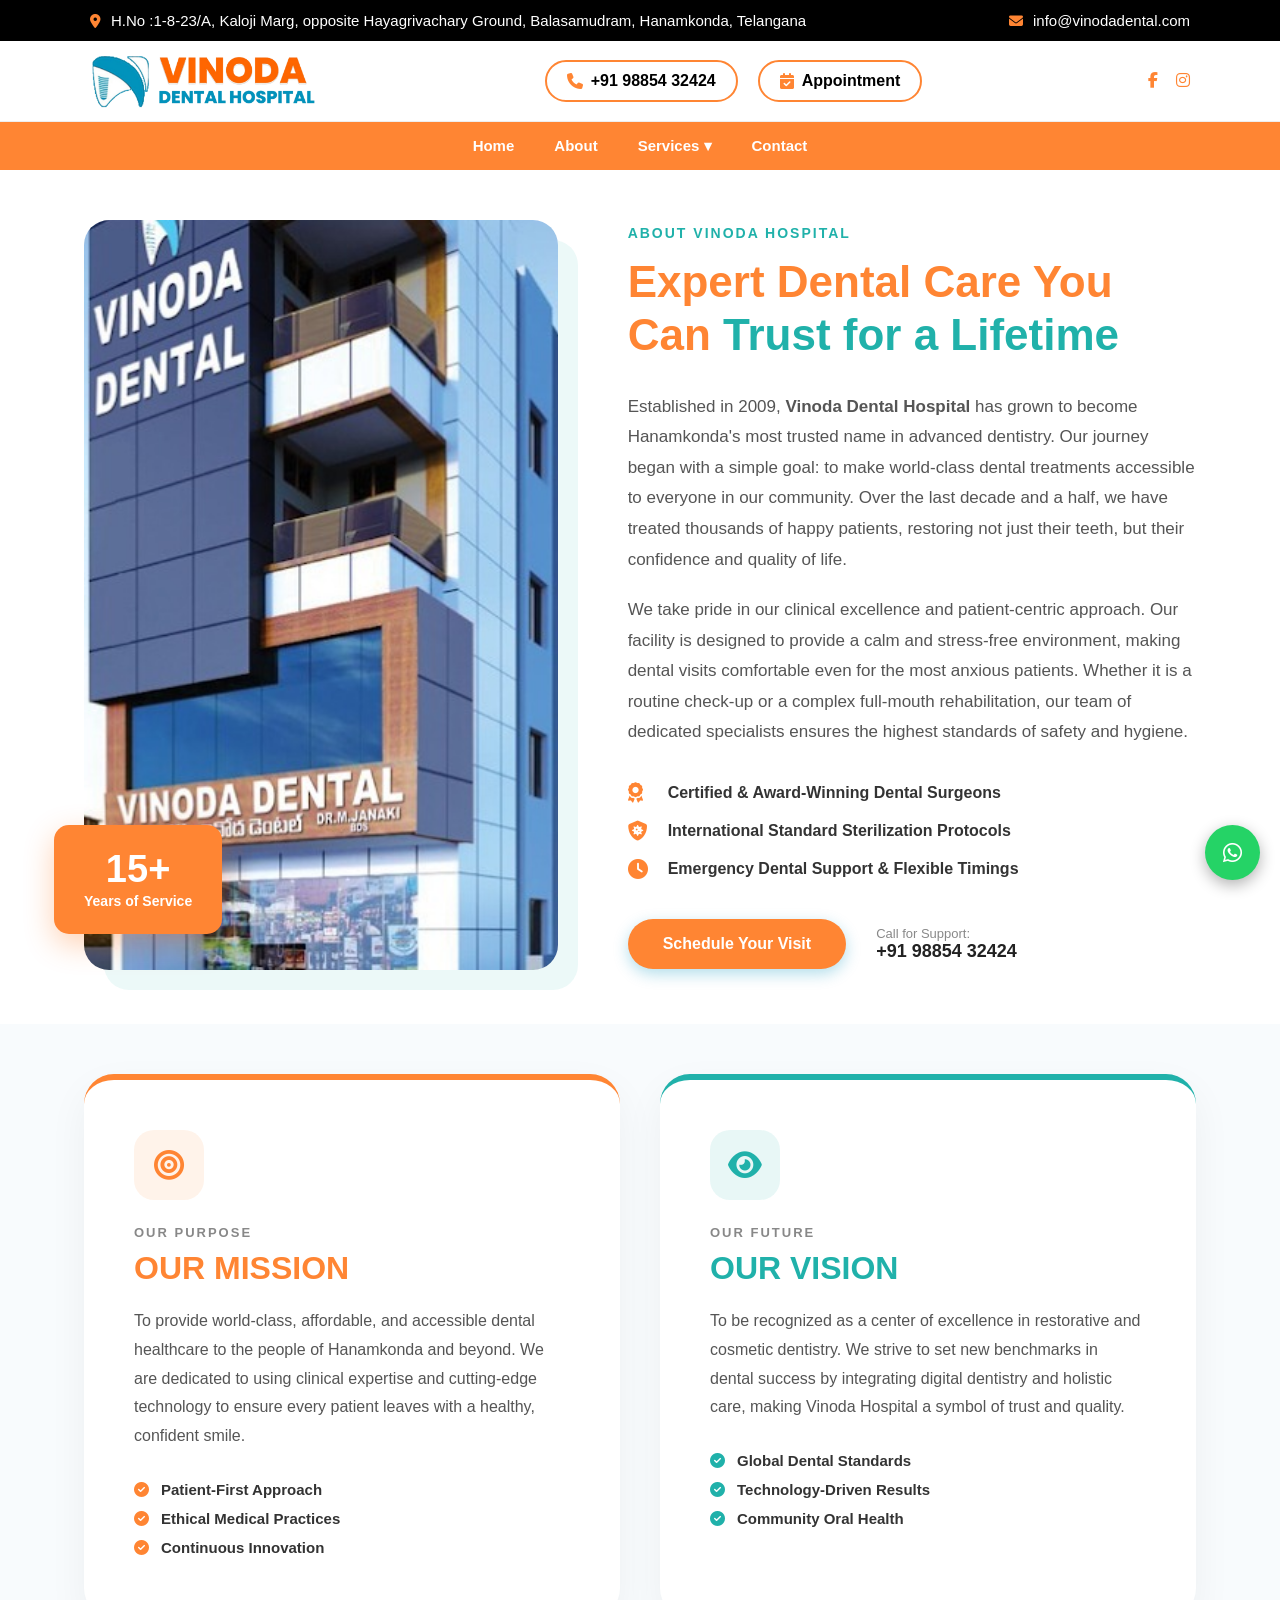
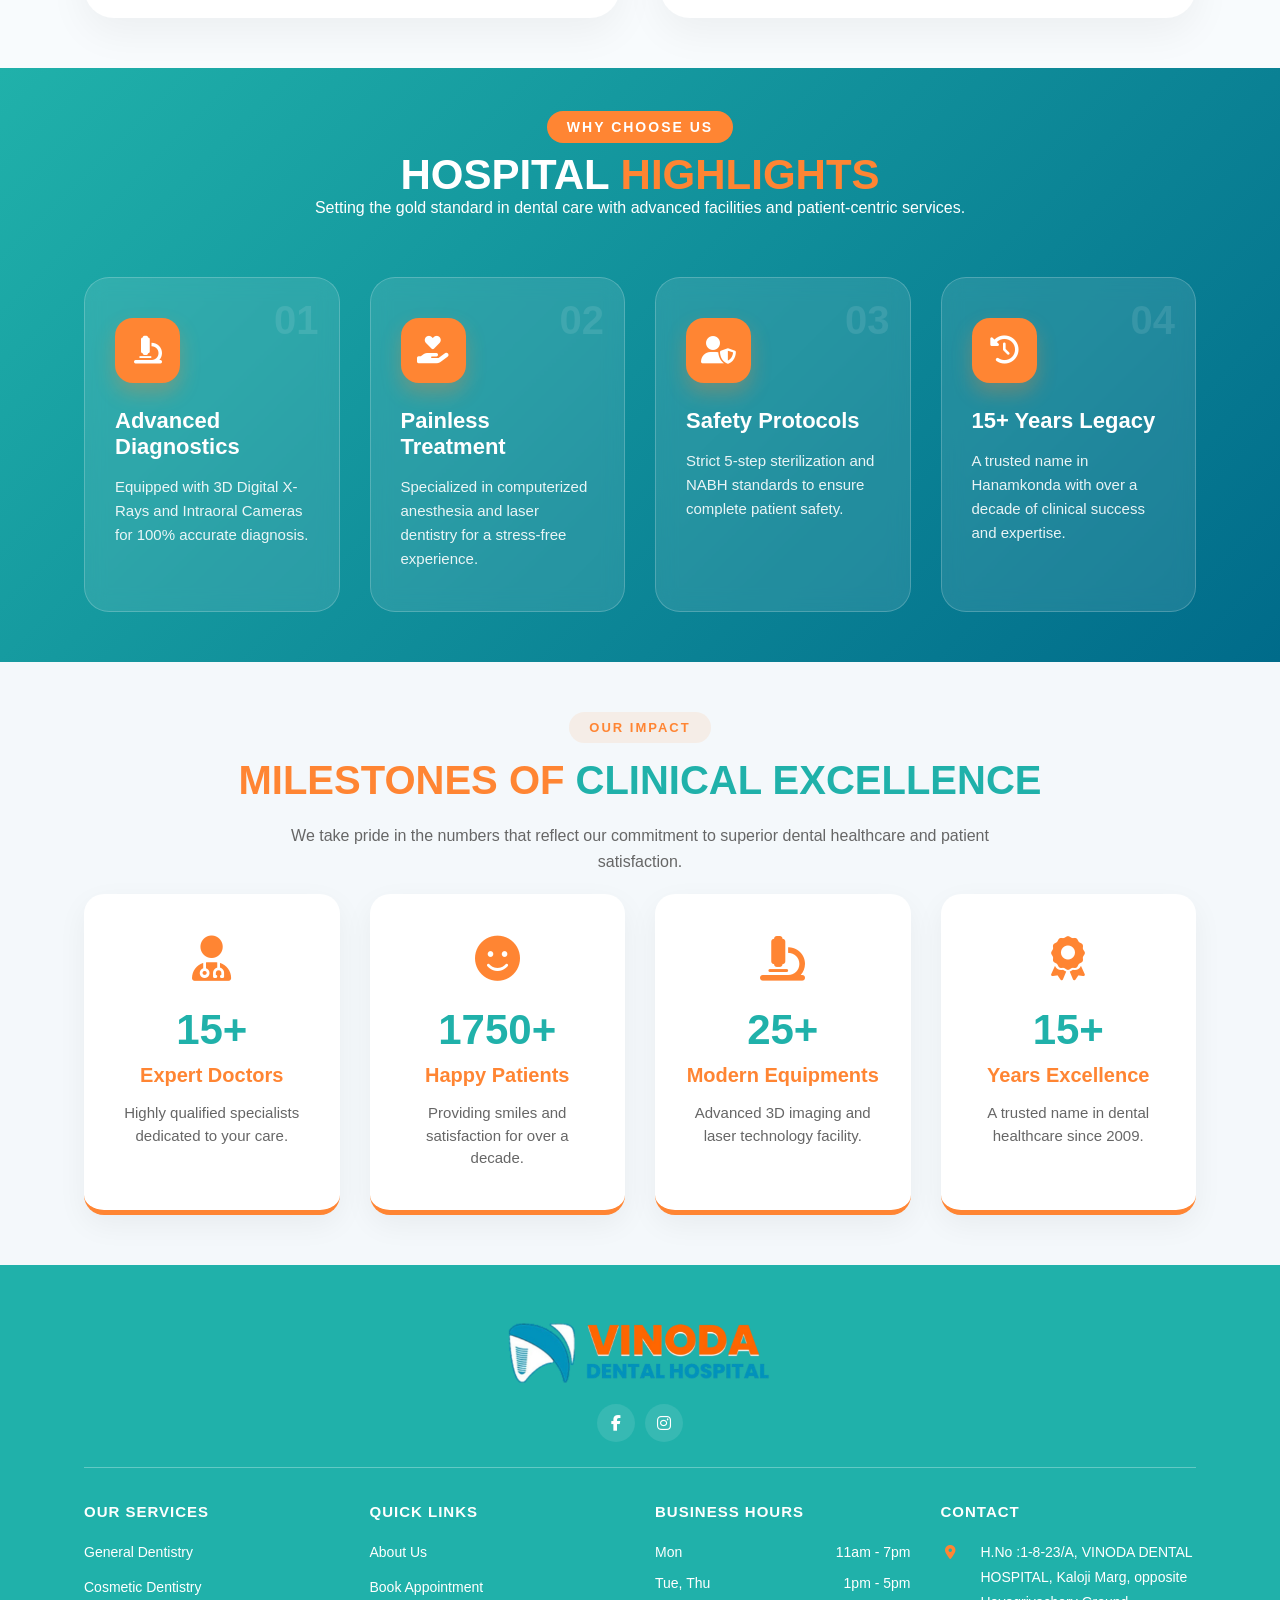
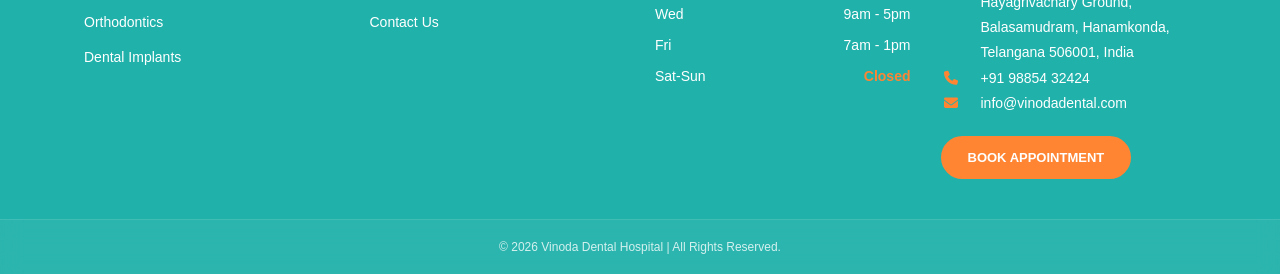
==== commit cc69a566: "vinoda" ====
--- a/about.html
+++ b/about.html
@@ -165,17 +165,27 @@
             navLinks.classList.toggle('active');
         };
 
-        document.querySelectorAll('.dropdown > a, .has-sub > a').forEach(function (btn) {
-            btn.onclick = function (e) {
-                if (window.innerWidth <= 768) {
-                    e.preventDefault();
-                    var next = this.nextElementSibling;
-                    if (next) {
-                        next.classList.toggle('show');
-                    }
+      document.querySelectorAll('.dropdown > a, .has-sub > a').forEach(function (btn) {
+    btn.onclick = function (e) {
+        if (window.innerWidth <= 768) {
+            e.preventDefault();
+
+            let currentMenu = this.nextElementSibling;
+
+            // 🔥 CLOSE ALL OTHER MENUS
+            document.querySelectorAll('.dropdown-menu, .sub-menu').forEach(menu => {
+                if (menu !== currentMenu) {
+                    menu.classList.remove('show');
                 }
-            };
-        });
+            });
+
+            // 🔥 TOGGLE CURRENT
+            if (currentMenu) {
+                currentMenu.classList.toggle('show');
+            }
+        }
+    };
+});
 
     </script>
 
